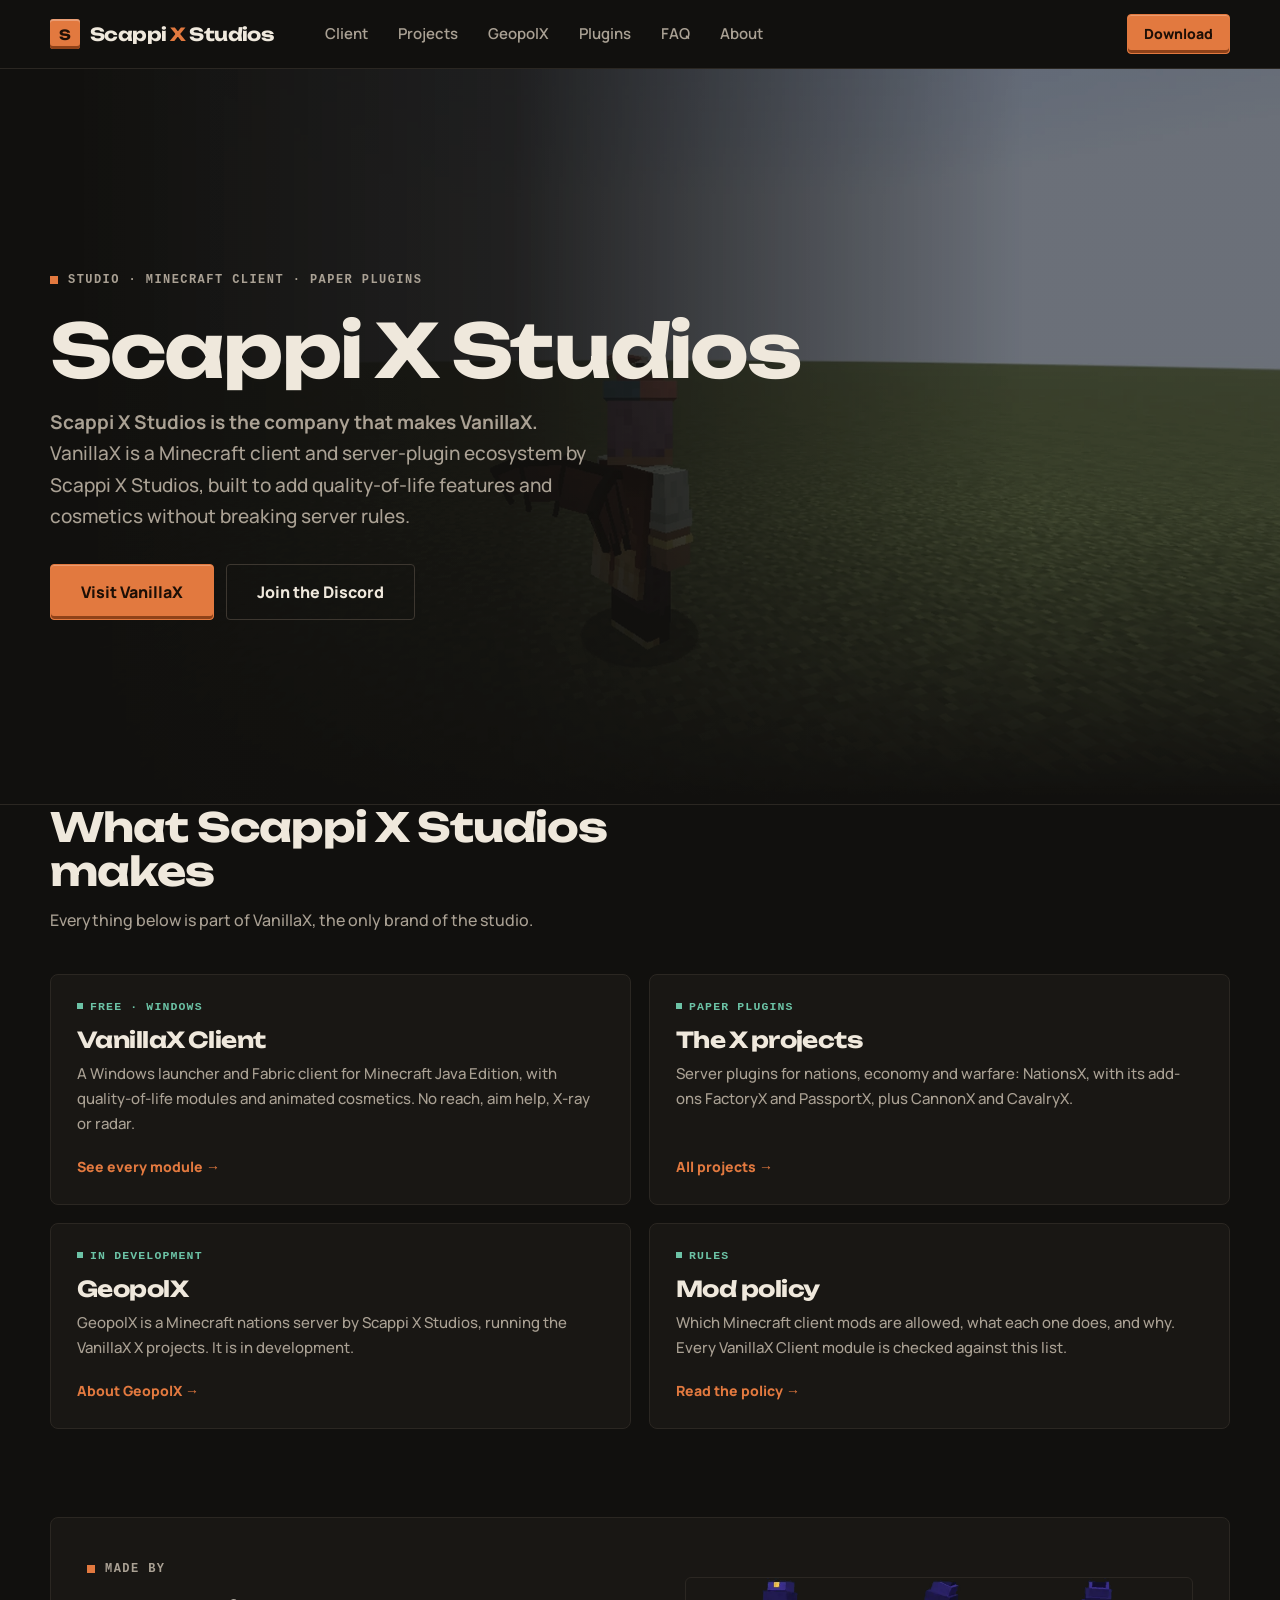
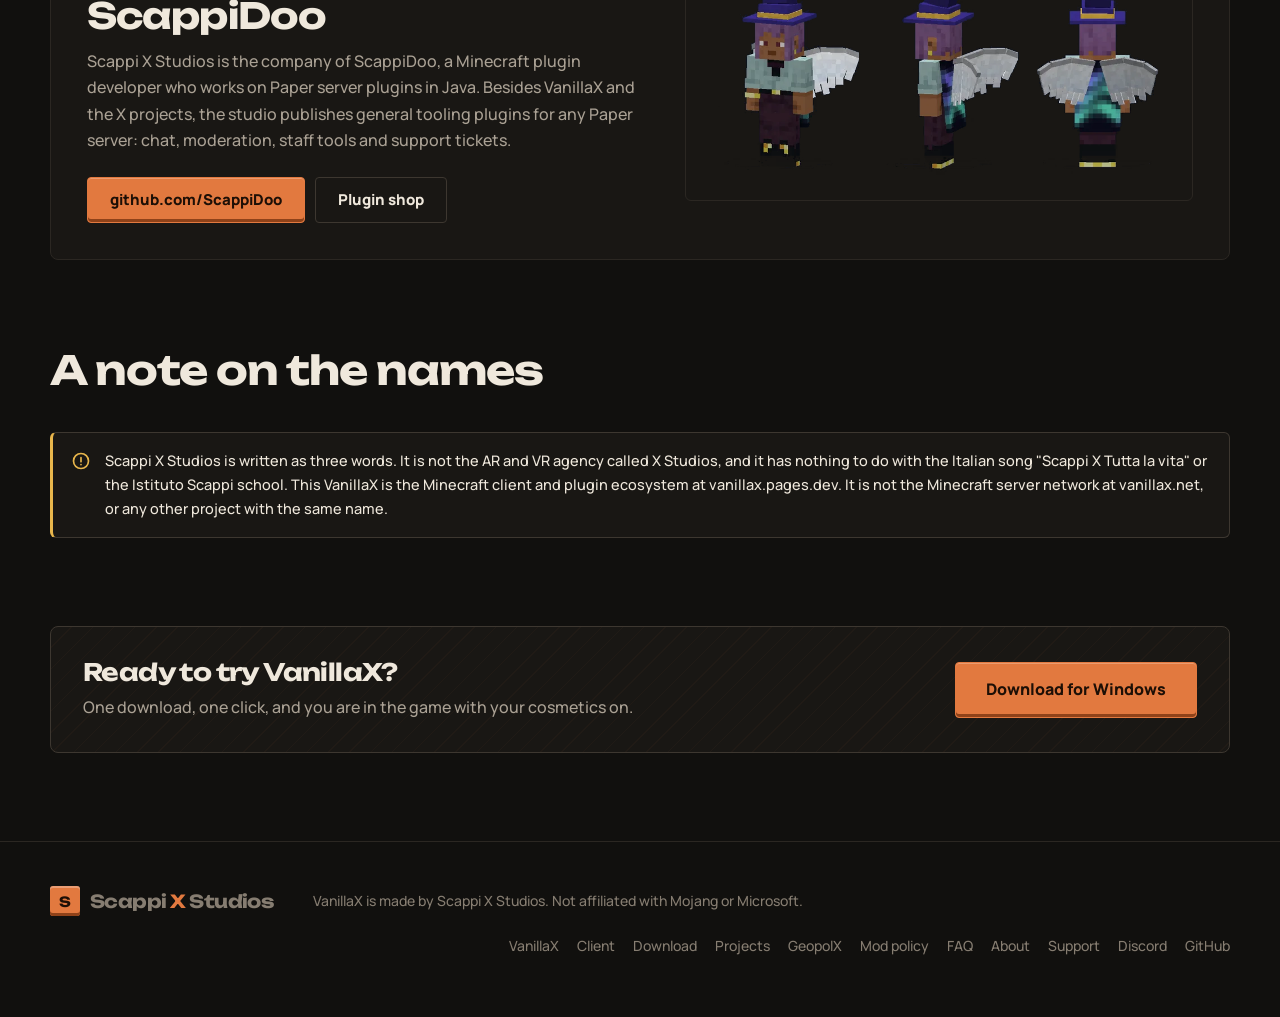
==== index.html @ f2165393 "Add the Scappi X Studios page Co-Authored-By: Claude Sonnet 5.5 <noreply@anthropic.com>" ====
<!doctype html>
<html lang="en">
<head>
<meta charset="utf-8">
<meta name="viewport" content="width=device-width, initial-scale=1">
<meta name="robots" content="index, follow, max-snippet:-1, max-image-preview:large">
<title>Scappi X Studios — the makers of VanillaX</title>
<meta name="description" content="Scappi X Studios is the company that makes VanillaX, a Minecraft client and server-plugin ecosystem built to add quality-of-life features and cosmetics without breaking server rules.">
<link rel="canonical" href="https://scappidoo.github.io/scappi-x-studios/">
<meta property="og:site_name" content="Scappi X Studios">
<meta property="og:type" content="website">
<meta property="og:title" content="Scappi X Studios — the makers of VanillaX">
<meta property="og:description" content="Scappi X Studios is the company that makes VanillaX, a Minecraft client and server-plugin ecosystem built to add quality-of-life features and cosmetics without breaking server rules.">
<meta property="og:url" content="https://scappidoo.github.io/scappi-x-studios/">
<meta property="og:image" content="https://scappidoo.github.io/scappi-x-studios/og.png">
<meta name="twitter:card" content="summary_large_image">
<meta name="twitter:title" content="Scappi X Studios — the makers of VanillaX">
<meta name="twitter:description" content="Scappi X Studios is the company that makes VanillaX, a Minecraft client and server-plugin ecosystem built to add quality-of-life features and cosmetics without breaking server rules.">
<meta name="theme-color" content="#11100e">
<link rel="icon" href="favicon.svg" type="image/svg+xml">
<link rel="stylesheet" href="styles.css">
<script type="application/ld+json">
{
	"@context": "https://schema.org",
	"@graph": [
		{
			"@type": "WebPage",
			"@id": "https://scappidoo.github.io/scappi-x-studios/#webpage",
			"url": "https://scappidoo.github.io/scappi-x-studios/",
			"name": "Scappi X Studios — the makers of VanillaX",
			"description": "Scappi X Studios is the company that makes VanillaX, a Minecraft client and server-plugin ecosystem built to add quality-of-life features and cosmetics without breaking server rules.",
			"about": {
				"@id": "https://vanillax.pages.dev/#org"
			},
			"mainEntity": {
				"@id": "https://vanillax.pages.dev/#org"
			}
		},
		{
			"@type": "Organization",
			"@id": "https://vanillax.pages.dev/#org",
			"name": "Scappi X Studios",
			"legalName": "Scappi X Studios",
			"url": "https://vanillax.pages.dev",
			"description": "Scappi X Studios is the company that makes VanillaX, a Minecraft client and server-plugin ecosystem built to add quality-of-life features and cosmetics without breaking server rules.",
			"founder": {
				"@type": "Person",
				"@id": "https://vanillax.pages.dev/#scappidoo",
				"name": "ScappiDoo",
				"jobTitle": "Minecraft plugin developer",
				"sameAs": [
					"https://github.com/ScappiDoo"
				]
			},
			"sameAs": [
				"https://github.com/ScappiDoo",
				"https://discord.gg/fSkGCy4Rp4",
				"https://scappidoo.github.io/scappi-x-studios/"
			]
		}
	]
}
</script>
</head>
<body>
<header class="nav">
	<div class="wrap">
		<a class="brand" href="./"><span class="mark">S</span><span class="word">Scappi <em>X</em> Studios</span></a>
		<nav aria-label="Main">
			<a href="https://vanillax.pages.dev/client">Client</a>
			<a href="https://vanillax.pages.dev/projects">Projects</a>
			<a href="https://vanillax.pages.dev/geopolx">GeopolX</a>
			<a href="https://vanillax.pages.dev/plugins">Plugins</a>
			<a href="https://vanillax.pages.dev/faq">FAQ</a>
			<a href="https://vanillax.pages.dev/about">About</a>
		</nav>
		<a class="btn primary nav-cta" href="https://vanillax.pages.dev/download">Download</a>
	</div>
</header>

<main>
<section class="hero hub-hero">
	<div class="art" aria-hidden="true"></div>
	<div class="wrap">
		<span class="eyebrow"><span class="dot"></span>Studio &middot; Minecraft client &middot; Paper plugins</span>
		<h1>Scappi X Studios</h1>
		<p class="lead"><b>Scappi X Studios is the company that makes VanillaX.</b> VanillaX is a Minecraft client and server-plugin ecosystem by Scappi X Studios, built to add quality-of-life features and cosmetics without breaking server rules.</p>
		<div class="cta">
			<a class="btn primary big" href="https://vanillax.pages.dev">Visit VanillaX</a>
			<a class="btn big ghost" href="https://discord.gg/fSkGCy4Rp4" target="_blank" rel="noopener">Join the Discord</a>
		</div>
	</div>
</section>

<section style="padding-top:0">
	<div class="wrap">
		<div class="section-head">
			<h2>What Scappi X Studios makes</h2>
			<p>Everything below is part of VanillaX, the only brand of the studio.</p>
		</div>
		<div class="grid grid-2 offer-grid">
			<a class="card offer" href="https://vanillax.pages.dev/client">
				<span class="tagline">Free &middot; Windows</span>
				<h3>VanillaX Client</h3>
				<p>A Windows launcher and Fabric client for Minecraft Java Edition, with quality-of-life modules and animated cosmetics. No reach, aim help, X-ray or radar.</p>
				<span class="offer-go">See every module &rarr;</span>
			</a>
			<a class="card offer" href="https://vanillax.pages.dev/projects">
				<span class="tagline">Paper plugins</span>
				<h3>The X projects</h3>
				<p>Server plugins for nations, economy and warfare: NationsX, with its add-ons FactoryX and PassportX, plus CannonX and CavalryX.</p>
				<span class="offer-go">All projects &rarr;</span>
			</a>
			<a class="card offer" href="https://vanillax.pages.dev/geopolx">
				<span class="tagline">In development</span>
				<h3>GeopolX</h3>
				<p>GeopolX is a Minecraft nations server by Scappi X Studios, running the VanillaX X projects. It is in development.</p>
				<span class="offer-go">About GeopolX &rarr;</span>
			</a>
			<a class="card offer" href="https://vanillax.pages.dev/mod-policy">
				<span class="tagline">Rules</span>
				<h3>Mod policy</h3>
				<p>Which Minecraft client mods are allowed, what each one does, and why. Every VanillaX Client module is checked against this list.</p>
				<span class="offer-go">Read the policy &rarr;</span>
			</a>
		</div>
	</div>
</section>

<section style="padding-top:0">
	<div class="wrap">
		<div class="showcase">
			<div>
				<span class="eyebrow">Made by</span>
				<h2>ScappiDoo</h2>
				<p>Scappi X Studios is the company of ScappiDoo, a Minecraft plugin developer who works on Paper server plugins in Java. Besides VanillaX and the X projects, the studio publishes general tooling plugins for any Paper server: chat, moderation, staff tools and support tickets.</p>
				<div class="cta">
					<a class="btn primary" href="https://github.com/ScappiDoo" target="_blank" rel="noopener">github.com/ScappiDoo</a>
					<a class="btn ghost" href="https://vanillax.pages.dev/plugins">Plugin shop</a>
				</div>
			</div>
			<img src="assets/img/outfit-aurora.webp" alt="A player wearing the animated Aurora cape from the VanillaX Client" loading="lazy">
		</div>
	</div>
</section>

<section style="padding-top:0">
	<div class="wrap">
		<div class="section-head">
			<h2>A note on the names</h2>
		</div>
		<div class="notice">
			<svg width="20" height="20" viewBox="0 0 24 24" fill="none" stroke="currentColor" stroke-width="2" stroke-linecap="round"><circle cx="12" cy="12" r="9"/><path d="M12 8v5M12 16.2v.3"/></svg>
			<div>Scappi X Studios is written as three words. It is not the AR and VR agency called X Studios, and it has nothing to do with the Italian song "Scappi X Tutta la vita" or the Istituto Scappi school. This VanillaX is the Minecraft client and plugin ecosystem at vanillax.pages.dev. It is not the Minecraft server network at vanillax.net, or any other project with the same name.</div>
		</div>
	</div>
</section>

<section style="padding-top:0">
	<div class="wrap">
		<div class="download-box">
			<div>
				<h2>Ready to try VanillaX?</h2>
				<p>One download, one click, and you are in the game with your cosmetics on.</p>
			</div>
			<a class="btn primary big" href="https://vanillax.pages.dev/download">Download for Windows</a>
		</div>
	</div>
</section>
</main>

<footer>
	<div class="wrap">
		<a class="brand" href="./"><span class="mark">S</span><span class="word">Scappi <em>X</em> Studios</span></a>
		<span>VanillaX is made by Scappi X Studios. Not affiliated with Mojang or Microsoft.</span>
		<nav aria-label="Footer">
			<a href="https://vanillax.pages.dev">VanillaX</a>
			<a href="https://vanillax.pages.dev/client">Client</a>
			<a href="https://vanillax.pages.dev/download">Download</a>
			<a href="https://vanillax.pages.dev/projects">Projects</a>
			<a href="https://vanillax.pages.dev/geopolx">GeopolX</a>
			<a href="https://vanillax.pages.dev/mod-policy">Mod policy</a>
			<a href="https://vanillax.pages.dev/faq">FAQ</a>
			<a href="https://vanillax.pages.dev/about">About</a>
			<a href="https://vanillax.pages.dev/support">Support</a>
			<a href="https://discord.gg/fSkGCy4Rp4" target="_blank" rel="noopener">Discord</a>
			<a href="https://github.com/ScappiDoo" target="_blank" rel="noopener">GitHub</a>
		</nav>
	</div>
</footer>
</body>
</html>
---- styles.css ----
@font-face {
	font-family: "Manrope";
	src: url("assets/fonts/manrope.woff2") format("woff2");
	font-weight: 200 800;
	font-display: swap;
}

@font-face {
	font-family: "Unbounded";
	src: url("assets/fonts/unbounded-500.woff2") format("woff2");
	font-weight: 500;
	font-display: swap;
}

@font-face {
	font-family: "Unbounded";
	src: url("assets/fonts/unbounded-700.woff2") format("woff2");
	font-weight: 700;
	font-display: swap;
}

:root {
	--ink: #11100e;
	--surface: #191714;
	--surface-2: #221f1b;
	--line: #2b2722;
	--line-2: #3d3730;
	--text: #efe8dc;
	--muted: #aaa194;
	--faint: #867d71;
	--accent: #e2793f;
	--accent-hi: #f08c52;
	--accent-deep: #8f4219;
	--accent-ink: #1d0f06;
	--accent-soft: rgba(226, 121, 63, 0.12);
	--patina: #6cc3a6;
	--patina-soft: rgba(108, 195, 166, 0.12);
	--gold: #e8b64c;
	--gold-soft: rgba(232, 182, 76, 0.12);
	--danger: #ef6a55;
	--danger-soft: rgba(239, 106, 85, 0.12);
	--green: var(--patina);
	--r: 6px;
	--r-lg: 8px;
	--display: "Unbounded", "Segoe UI", sans-serif;
	--body: "Manrope", "Segoe UI", sans-serif;
	--mono: ui-monospace, "Cascadia Mono", "SF Mono", Menlo, Consolas, monospace;
	--ease: cubic-bezier(0.2, 0.7, 0.2, 1);
	--page: 1180px;
	color-scheme: dark;
}

* {
	box-sizing: border-box;
}

[hidden] {
	display: none !important;
}

html {
	scroll-behavior: smooth;
}

body {
	margin: 0;
	background: var(--ink);
	color: var(--text);
	font: 500 16px/1.65 var(--body);
	-webkit-font-smoothing: antialiased;
}

img {
	max-width: 100%;
	display: block;
}

a {
	color: inherit;
	text-decoration: none;
}

h1,
h2,
h3 {
	font-family: var(--display);
	font-weight: 700;
	letter-spacing: -0.025em;
	line-height: 1.1;
	margin: 0;
}

p {
	margin: 0;
}

.wrap {
	width: min(100% - 40px, var(--page));
	margin-inline: auto;
}

.nav {
	position: sticky;
	top: 0;
	z-index: 40;
	background: var(--ink);
	border-bottom: 1px solid var(--line);
}

.nav .wrap {
	display: flex;
	align-items: center;
	gap: 22px;
	height: 68px;
}

.brand {
	display: flex;
	align-items: center;
	gap: 10px;
	font: 700 18px var(--display);
	letter-spacing: -0.03em;
}

.brand span.mark {
	width: 30px;
	height: 30px;
	border-radius: 3px;
	display: grid;
	place-items: center;
	background: var(--accent);
	box-shadow: inset 0 2px 0 rgba(255, 255, 255, 0.28), inset 0 -3px 0 var(--accent-deep);
	font-size: 14px;
	color: var(--accent-ink);
}

.brand .word {
	white-space: nowrap;
}

.brand em {
	font-style: normal;
	color: var(--accent);
}

.nav nav {
	display: flex;
	gap: 6px;
	margin-left: auto;
	align-items: center;
}

.nav nav a {
	position: relative;
	padding: 9px 12px;
	color: var(--muted);
	font-weight: 600;
	font-size: 15px;
	transition: color 160ms var(--ease);
}

.nav nav a:hover {
	color: var(--text);
}

.btn {
	display: inline-flex;
	align-items: center;
	justify-content: center;
	gap: 10px;
	height: 46px;
	padding: 0 22px;
	border-radius: 4px;
	font-family: var(--body);
	font-weight: 800;
	font-size: 15px;
	border: 1px solid var(--line-2);
	background: var(--surface-2);
	color: var(--text);
	cursor: pointer;
	box-shadow: inset 0 -3px 0 rgba(0, 0, 0, 0.35);
	transition: background 140ms var(--ease), border-color 140ms var(--ease), transform 80ms var(--ease), box-shadow 80ms var(--ease);
}

.btn:hover {
	background: #2b2722;
	border-color: #4a433a;
}

.btn.primary {
	border-color: var(--accent);
	background: var(--accent);
	color: var(--accent-ink);
	box-shadow: inset 0 1px 0 rgba(255, 255, 255, 0.25), inset 0 -3px 0 var(--accent-deep);
}

.btn.big {
	height: 56px;
	padding: 0 30px;
	font-size: 16px;
}

.btn.ghost {
	background: transparent;
	box-shadow: none;
}

.btn.waiting {
	opacity: 0.55;
	cursor: default;
}

.hero {
	position: relative;
	overflow: hidden;
	border-bottom: 1px solid var(--line);
}

.hero .art {
	position: absolute;
	inset: 0;
	background: url("assets/img/hero.webp") center 42% / cover no-repeat;
	filter: saturate(0.75) sepia(0.18);
	opacity: 0.7;
}

.hero .art::after {
	content: "";
	position: absolute;
	inset: 0;
	background:
	linear-gradient(90deg, var(--ink) 6%, rgba(17, 16, 14, 0.88) 40%, rgba(17, 16, 14, 0.3) 80%),
	linear-gradient(0deg, var(--ink) 1%, transparent 40%);
}

.hero .wrap {
	position: relative;
	padding: 108px 0 96px;
}

.eyebrow::before {
	content: "";
	width: 8px;
	height: 8px;
	background: var(--accent);
}

.eyebrow {
	display: inline-flex;
	align-items: center;
	gap: 10px;
	color: var(--muted);
	font: 600 12px/1 var(--mono);
	letter-spacing: 0.12em;
	text-transform: uppercase;
}

.eyebrow .dot {
	display: none;
}

.hero h1 {
	margin: 22px 0 18px;
	font-size: clamp(40px, 6.6vw, 74px);
	line-height: 1.02;
}

.hero p.lead {
	max-width: 540px;
	color: var(--muted);
	font-size: clamp(16px, 2vw, 19px);
}

.hero .cta {
	display: flex;
	flex-wrap: wrap;
	gap: 12px;
	margin-top: 32px;
}

.hero .small {
	margin-top: 14px;
	color: var(--faint);
	font-size: 13.5px;
}

.strip {
	display: flex;
	flex-wrap: wrap;
	gap: 14px 44px;
	padding: 22px 0;
	border-bottom: 1px solid var(--line);
	color: var(--muted);
	font: 500 13px var(--mono);
	letter-spacing: 0.02em;
}

.strip b {
	margin-right: 4px;
	color: var(--accent);
	font: 700 20px var(--display);
}

section {
	padding: 88px 0;
}

.section-head {
	max-width: 640px;
	margin-bottom: 40px;
}

.section-head h1,
.section-head h2 {
	font-size: clamp(28px, 4vw, 40px);
	margin-bottom: 14px;
}

.section-head p {
	color: var(--muted);
}

.grid {
	display: grid;
	gap: 18px;
}

.grid-3 {
	grid-template-columns: repeat(3, 1fr);
}

.grid-2 {
	grid-template-columns: repeat(2, 1fr);
}

.card {
	background: var(--surface);
	border: 1px solid var(--line);
	border-radius: var(--r-lg);
	padding: 26px;
}

.card h3 {
	font-size: 17px;
	margin-bottom: 10px;
}

.card p {
	color: var(--muted);
	font-size: 15px;
}

.card .tagline::before {
	content: "";
	width: 6px;
	height: 6px;
	background: currentColor;
}

.card .tagline {
	display: inline-flex;
	align-items: center;
	gap: 7px;
	margin-bottom: 16px;
	color: var(--patina);
	font: 600 11.5px/1 var(--mono);
	letter-spacing: 0.1em;
	text-transform: uppercase;
}

.card .tagline.violet {
	color: var(--accent);
}

.shots {
	display: grid;
	grid-template-columns: repeat(3, 1fr);
	gap: 16px;
}

.shots figure {
	margin: 0;
	border-radius: var(--r);
	overflow: hidden;
	border: 1px solid var(--line);
	background: var(--surface);
}

.shots figcaption {
	padding: 12px 16px 14px;
	color: var(--muted);
	font-size: 14px;
}

.looks {
	display: grid;
	grid-template-columns: repeat(6, 1fr);
	gap: 14px;
}

.look {
	border-radius: var(--r);
	overflow: hidden;
	border: 1px solid var(--line);
	background: linear-gradient(180deg, #211e1a, #141210 80%);
	text-align: center;
	transition: border-color 180ms var(--ease);
}

.look:hover {
	border-color: var(--accent);
}

.look img {
	width: 100%;
	aspect-ratio: 3 / 4;
	object-fit: cover;
}

.look span {
	display: block;
	padding: 11px 8px 13px;
	font-size: 13.5px;
	font-weight: 700;
}

.split {
	display: grid;
	grid-template-columns: 1fr 1fr;
	gap: 44px;
	align-items: center;
}

.split img,
.split video {
	border-radius: var(--r-lg);
	border: 1px solid var(--line);
}

.list {
	margin: 22px 0 0;
	padding: 0;
	list-style: none;
	display: grid;
	gap: 12px;
}

.list li {
	display: flex;
	gap: 12px;
	color: var(--muted);
}

.list li svg {
	flex: none;
	margin-top: 3px;
	color: var(--accent);
}

.price-grid {
	display: grid;
	grid-template-columns: repeat(4, 1fr);
	gap: 16px;
}

.price {
	position: relative;
	text-align: center;
	padding: 26px 18px 22px;
	border-radius: var(--r);
	border: 1px solid var(--line);
	background: var(--surface);
}

.price.best {
	border-color: var(--gold);
	background: var(--gold-soft);
}

.price .ribbon {
	position: absolute;
	top: -10px;
	left: 50%;
	transform: translateX(-50%);
	padding: 3px 9px;
	border-radius: 2px;
	background: var(--gold);
	color: #241a04;
	font: 700 10.5px var(--mono);
	letter-spacing: 0.08em;
	text-transform: uppercase;
}

.price .amount {
	font: 700 26px var(--mono);
	color: var(--gold);
}

.price .cost {
	margin-top: 6px;
	font-weight: 700;
}

.price .bonus {
	color: var(--green);
	font-size: 13px;
	font-weight: 700;
	min-height: 20px;
}

.plus {
	display: grid;
	grid-template-columns: 1.1fr 1fr;
	gap: 32px;
	align-items: center;
	border-radius: var(--r-lg);
	border: 1px solid var(--line-2);
	border-left: 3px solid var(--gold);
	background: var(--surface);
	padding: 34px;
}

.plus h3 {
	font-size: 26px;
	color: var(--gold);
	margin-bottom: 12px;
}

.faq details {
	border-bottom: 1px solid var(--line);
	padding: 20px 0;
}

.faq summary {
	cursor: pointer;
	font-weight: 700;
	font-size: 17px;
	list-style: none;
	display: flex;
	justify-content: space-between;
	gap: 20px;
}

.faq summary::-webkit-details-marker {
	display: none;
}

.faq summary::after {
	content: "+";
	color: var(--accent);
	font: 400 22px/1 var(--mono);
}

.faq details[open] summary::after {
	content: "\2013";
}

.faq p {
	margin-top: 12px;
	color: var(--muted);
	max-width: 760px;
}

.faq a {
	color: var(--accent);
	text-decoration: underline;
	text-underline-offset: 3px;
}

.notice {
	display: flex;
	gap: 14px;
	align-items: flex-start;
	padding: 16px 18px;
	border-radius: var(--r);
	border: 1px solid var(--line-2);
	border-left: 3px solid var(--gold);
	background: var(--surface);
	color: var(--text);
	font-size: 14.5px;
}

.notice svg {
	flex: none;
	margin-top: 2px;
	color: var(--gold);
}

.download-box {
	display: grid;
	grid-template-columns: 1fr auto;
	gap: 26px;
	align-items: center;
	padding: 32px;
	border-radius: var(--r-lg);
	border: 1px solid var(--line-2);
	background:
	repeating-linear-gradient(135deg, transparent 0 14px, rgba(226, 121, 63, 0.035) 14px 15px),
	var(--surface);
}

.download-box h2 {
	font-size: 24px;
	margin-bottom: 8px;
}

.download-box p {
	color: var(--muted);
}

.steps {
	counter-reset: step;
	display: grid;
	gap: 16px;
	margin: 0;
	padding: 0;
	list-style: none;
}

.steps li {
	counter-increment: step;
	display: flex;
	gap: 14px;
	align-items: flex-start;
	color: var(--muted);
}

.steps li::before {
	content: counter(step, decimal-leading-zero);
	flex: none;
	width: 34px;
	height: 34px;
	border-radius: 3px;
	display: grid;
	place-items: center;
	background: var(--accent-soft);
	color: var(--accent);
	font: 700 13px var(--mono);
}

.steps b {
	color: var(--text);
	display: block;
	margin-bottom: 2px;
}

.steps li span {
	padding-top: 4px;
}

footer {
	border-top: 1px solid var(--line);
	padding: 44px 0 60px;
	color: var(--faint);
	font-size: 14px;
}

footer .wrap {
	display: flex;
	flex-wrap: wrap;
	gap: 18px 40px;
	align-items: center;
}

footer nav {
	display: flex;
	gap: 18px;
	margin-left: auto;
	flex-wrap: wrap;
}

footer a:hover {
	color: var(--text);
}

.legal {
	max-width: 760px;
	padding: 70px 0 90px;
}

.legal h1 {
	font-size: 34px;
	margin-bottom: 10px;
}

.legal .updated {
	color: var(--faint);
	font-size: 14px;
	margin-bottom: 30px;
}

.legal h2 {
	font-size: 20px;
	margin: 34px 0 10px;
}

.legal p,
.legal li {
	color: var(--muted);
}

.legal ul {
	padding-left: 20px;
	display: grid;
	gap: 8px;
}

.legal p + p {
	margin-top: 12px;
}

.legal a {
	color: var(--accent);
	text-decoration: underline;
	text-underline-offset: 3px;
}

.reveal {
	opacity: 0;
	transform: translateY(14px);
	transition: opacity 600ms var(--ease), transform 600ms var(--ease);
}

.reveal.in {
	opacity: 1;
	transform: none;
}

@media (max-width: 1000px) {
	.grid-3,
	.shots {
		grid-template-columns: 1fr 1fr;
	}
	.looks {
		grid-template-columns: repeat(3, 1fr);
	}
	.split,
	.plus,
	.grid-2 {
		grid-template-columns: 1fr;
	}
	.price-grid {
		grid-template-columns: 1fr 1fr;
	}
}

@media (max-width: 680px) {
	section {
		padding: 62px 0;
	}
	.nav nav a.hide-small {
		display: none;
	}
	.hero .wrap {
		padding: 72px 0 64px;
	}
	.hero .art {
		background-position: 68% 40%;
	}
	.hero h1 br {
		display: none;
	}
	.nav nav a[aria-current="page"]::after {
		bottom: 0;
	}
	.grid-3,
	.shots,
	.price-grid {
		grid-template-columns: 1fr;
	}
	.looks {
		grid-template-columns: 1fr 1fr;
	}
	.download-box {
		grid-template-columns: 1fr;
	}
	.btn {
		width: 100%;
	}
	.hero .cta .btn {
		width: 100%;
	}
}

.btn:active {
	transform: translateY(2px);
	box-shadow: inset 0 -1px 0 rgba(0, 0, 0, 0.35);
}

.btn.primary:hover {
	background: var(--accent-hi);
	border-color: var(--accent-hi);
}

.btn.primary:active {
	box-shadow: inset 0 -1px 0 var(--accent-deep);
}

.btn.ghost:active {
	box-shadow: none;
}

.btn:disabled:active,
.btn.waiting:active {
	transform: none;
}

a:focus-visible,
button:focus-visible,
summary:focus-visible {
	outline: 2px solid var(--accent);
	outline-offset: 3px;
	border-radius: 2px;
}

::selection {
	background: var(--accent);
	color: var(--accent-ink);
}

code {
	font-family: var(--mono);
	font-size: 0.9em;
	color: var(--accent-hi);
}

.hero h1 em,
.section-head h2 em {
	font-style: normal;
	color: var(--accent);
}

.card.offer:hover .offer-go,
.card.hub-plugin:hover .offer-go {
	transform: translateX(4px);
}

[data-plugins] {
	counter-reset: plugin;
}

[data-plugins] .plugin-card {
	counter-increment: plugin;
	position: relative;
}

[data-plugins] .plugin-card::before {
	content: "No. " counter(plugin, decimal-leading-zero);
	position: absolute;
	top: 26px;
	right: 26px;
	color: var(--faint);
	font: 500 11.5px var(--mono);
	letter-spacing: 0.06em;
}

[data-plugins] .plugin-card h3 {
	padding-right: 64px;
	font-size: 19px;
}

@media (prefers-reduced-motion: reduce) {
	* {
		animation: none !important;
		transition: none !important;
	}
	.reveal {
		opacity: 1;
		transform: none;
	}
	html {
		scroll-behavior: auto;
	}
}

.plugin-card {
	display: flex;
	flex-direction: column;
}

.plugin-meta {
	margin-top: 12px;
	color: var(--faint);
	font: 500 12px var(--mono);
}

.plugin-buy {
	display: flex;
	align-items: center;
	justify-content: space-between;
	gap: 12px;
	margin-top: auto;
	padding-top: 20px;
}

.plugin-price {
	white-space: nowrap;
	font: 700 22px var(--mono);
	letter-spacing: -0.02em;
}

.btn:disabled {
	opacity: 0.5;
	cursor: not-allowed;
}

[data-plugins]:empty {
	display: none;
}

.buy-dialog {
	width: min(440px, calc(100vw - 32px));
	padding: 28px;
	border: 1px solid var(--line-2);
	border-top: 3px solid var(--accent);
	border-radius: var(--r-lg);
	background: var(--surface);
	color: var(--text);
}

.buy-dialog::backdrop {
	background: rgba(8, 7, 6, 0.78);
}

.buy-dialog h3,
.licence-card h3 {
	font-family: var(--display);
	font-size: 20px;
}

.buy-price {
	margin: 6px 0 20px;
	color: var(--muted);
}

.buy-dialog label,
.licence-card label {
	display: block;
	margin: 14px 0 6px;
	font-size: 13px;
	font-weight: 700;
}

.buy-dialog label span {
	color: var(--faint);
	font-weight: 500;
}

.buy-dialog input,
.licence-card input,
.licence-card select {
	width: 100%;
	height: 44px;
	padding: 0 14px;
	border: 1px solid var(--line-2);
	border-radius: 4px;
	background: var(--ink);
	color: var(--text);
	font: inherit;
}

.licence-card select option {
	background: var(--surface);
}

.licence-card input[data-key] {
	font-family: var(--mono);
	letter-spacing: 0.04em;
}

.buy-dialog input:focus-visible,
.licence-card input:focus-visible,
.licence-card select:focus-visible {
	outline: 2px solid var(--accent);
	outline-offset: 1px;
}

.buy-small {
	margin-top: 14px;
	color: var(--faint);
	font-size: 13px;
}

.buy-small a {
	color: var(--accent);
}

.buy-error,
.buy-ok {
	margin-top: 14px;
	padding: 10px 12px;
	border-radius: 4px;
	font-size: 14px;
}

.buy-error {
	background: var(--danger-soft);
	color: #ff9a8a;
}

.buy-ok {
	background: var(--patina-soft);
	color: var(--green);
}

.buy-actions {
	display: flex;
	flex-wrap: wrap;
	justify-content: flex-end;
	gap: 10px;
	margin-top: 22px;
}

.licence-page {
	max-width: 640px;
}

.licence-top {
	margin-bottom: 26px;
	text-align: center;
}

.licence-top h1 {
	font-family: var(--display);
	font-size: clamp(30px, 6vw, 44px);
}

.licence-top .lead {
	margin-top: 12px;
	color: var(--muted);
}

.licence-top .tick {
	display: grid;
	place-items: center;
	width: 84px;
	height: 84px;
	margin: 0 auto 22px;
	border: 1px solid var(--patina);
	border-radius: var(--r-lg);
	background: var(--patina-soft);
}

.licence-top .tick[hidden] {
	display: none;
}

.licence-card + .licence-card {
	margin-top: 16px;
}

.key-row {
	display: flex;
	gap: 8px;
}

.steps {
	margin: 12px 0 0 20px;
	color: var(--muted);
	line-height: 1.8;
}

.commission-wrap {
	display: grid;
	gap: 16px;
	max-width: 760px;
}

.commission-login {
	text-align: center;
	padding: 36px 28px;
}

.commission-login p {
	max-width: 520px;
	margin: 10px auto 22px;
}

.btn.discord {
	gap: 10px;
	background: #5865f2;
	border-color: #5865f2;
	color: #fff;
}

.btn.discord:hover {
	background: #4752c4;
	border-color: #4752c4;
}

.btn.small {
	height: 34px;
	padding: 0 14px;
	font-size: 13px;
}

.who {
	display: flex;
	align-items: center;
	gap: 12px;
	margin-bottom: 16px;
}

.who img {
	border-radius: 50%;
}

.who div {
	display: grid;
	flex: 1;
	min-width: 0;
}

.who span {
	color: var(--faint);
	font-size: 13px;
}

.commission-form {
	margin-bottom: 16px;
}

.commission-form h3,
[data-logged-in] .card h3,
.inbox-card h3 {
	font-family: var(--display);
	font-size: 20px;
}

.commission-form label,
.inbox-card label {
	display: grid;
	gap: 6px;
	margin-top: 14px;
	font-size: 13px;
	font-weight: 700;
}

.commission-form label i {
	color: var(--faint);
	font-style: normal;
	font-weight: 500;
}

.commission-form input,
.commission-form select,
.commission-form textarea,
.inbox-card select,
.inbox-card textarea {
	width: 100%;
	padding: 10px 14px;
	border: 1px solid var(--line-2);
	border-radius: 4px;
	background: var(--ink);
	color: var(--text);
	font: inherit;
	font-weight: 500;
}

.commission-form select option,
.inbox-card select option {
	background: var(--surface);
}

.commission-form textarea,
.inbox-card textarea {
	resize: vertical;
	line-height: 1.5;
}

.commission-form :focus-visible,
.inbox-card :focus-visible {
	outline: 2px solid var(--accent);
	outline-offset: 1px;
}

.form-grid {
	display: grid;
	grid-template-columns: 1fr 1fr;
	gap: 0 14px;
}

@media (max-width: 600px) {
	.form-grid {
		grid-template-columns: 1fr;
	}
}

.request-list {
	display: grid;
	gap: 8px;
	margin-top: 14px;
	padding: 0;
	list-style: none;
}

.request-list li {
	display: flex;
	flex-wrap: wrap;
	align-items: center;
	justify-content: space-between;
	gap: 8px;
	padding: 12px 14px;
	border: 1px solid var(--line);
	border-radius: var(--r);
}

.request-list small {
	display: block;
	color: var(--faint);
}

.status {
	padding: 4px 8px;
	border-radius: 2px;
	font: 600 11.5px/1.2 var(--mono);
	letter-spacing: 0.04em;
	text-transform: uppercase;
	white-space: nowrap;
	background: var(--surface-2);
	color: var(--muted);
}

.status.new { background: var(--accent-soft); color: var(--accent-hi); }
.status.talking { background: rgba(135, 172, 214, 0.13); color: #a9c3e0; }
.status.accepted { background: var(--gold-soft); color: var(--gold); }
.status.done { background: var(--patina-soft); color: var(--patina); }
.status.declined { background: var(--danger-soft); color: #ff9a8a; }

.tabs-row {
	display: flex;
	flex-wrap: wrap;
	gap: 8px;
	margin-bottom: 16px;
}

.tabs-row button {
	padding: 7px 12px;
	border: 1px solid var(--line-2);
	border-radius: 4px;
	background: transparent;
	color: var(--muted);
	font: inherit;
	font-size: 13px;
	font-weight: 700;
	cursor: pointer;
}

.tabs-row button[aria-pressed="true"] {
	background: var(--accent);
	border-color: var(--accent);
	color: var(--accent-ink);
}

.inbox-list {
	display: grid;
	gap: 14px;
}

.inbox-card header {
	display: flex;
	flex-wrap: wrap;
	align-items: center;
	justify-content: space-between;
	gap: 10px;
}

.inbox-from {
	display: flex;
	align-items: center;
	gap: 10px;
	margin-top: 12px;
	font-size: 14px;
}

.inbox-from img {
	border-radius: 50%;
}

.inbox-from a {
	color: var(--accent);
}

.inbox-meta {
	display: flex;
	flex-wrap: wrap;
	gap: 6px 18px;
	margin-top: 10px;
	color: var(--muted);
	font-size: 13px;
}

.inbox-meta b {
	color: var(--text);
}

.inbox-details {
	margin-top: 14px;
	padding: 14px;
	border-radius: var(--r);
	background: var(--ink);
	border: 1px solid var(--line);
	white-space: pre-wrap;
	overflow-wrap: anywhere;
	line-height: 1.55;
}

.inbox-edit {
	display: grid;
	grid-template-columns: 180px 1fr auto;
	align-items: end;
	gap: 12px;
}

@media (max-width: 700px) {
	.inbox-edit {
		grid-template-columns: 1fr;
	}
}

.nav nav a[aria-current="page"]::after {
	content: "";
	position: absolute;
	left: 12px;
	right: 12px;
	bottom: -15px;
	height: 2px;
	background: var(--accent);
}

.nav nav a[aria-current="page"] {
	color: var(--text);
}

.nav nav {
	margin-left: 18px;
	margin-right: auto;
}

.nav .nav-cta {
	height: 40px;
	padding: 0 16px;
	font-size: 14px;
}

.nav-account {
	display: inline-flex;
	align-items: center;
	justify-content: center;
	gap: 7px;
	height: 40px;
	padding: 0 14px;
	border: 1px solid var(--accent);
	border-radius: 4px;
	background: var(--accent-soft);
	color: var(--accent-hi);
	font: 800 13px var(--body);
	white-space: nowrap;
	transition: background 160ms var(--ease), color 160ms var(--ease), transform 160ms var(--ease);
}

.nav-account:hover {
	background: var(--accent);
	color: var(--accent-ink);
	transform: translateY(-1px);
}

.nav-account.signed-in {
	background: var(--patina);
	border-color: var(--patina);
	color: #10231d;
}

.nav-account.signed-in:hover {
	background: #8ad9bd;
	border-color: #8ad9bd;
}

.discord-mark {
	flex: none;
}

@media (max-width: 760px) {
	.nav .wrap {
		flex-wrap: wrap;
		height: auto;
		gap: 0 12px;
		padding-block: 10px 0;
	}
	.nav nav {
		order: 3;
		width: 100%;
		margin: 6px 0 0;
		overflow-x: auto;
		scrollbar-width: none;
		padding-bottom: 8px;
	}
	.nav nav::-webkit-scrollbar {
		display: none;
	}
	.nav nav a {
		flex: none;
		padding: 7px 12px;
		font-size: 14px;
	}
	.nav .btn.nav-cta {
		width: auto;
		margin-left: auto;
		height: 36px;
	}
	.nav-account {
		height: 36px;
		padding-inline: 11px;
		font-size: 12px;
	}
}

.card .tagline.gold {
	color: var(--gold);
}

.offer-grid {
	grid-template-columns: 1fr 1fr;
}

.card.offer,
.card.hub-plugin {
	display: flex;
	flex-direction: column;
	transition: border-color 160ms var(--ease), background 160ms var(--ease);
}

.card.offer:hover,
.card.hub-plugin:hover {
	border-color: var(--line-2);
	background: var(--surface-2);
}

.card.offer h3 {
	font-family: var(--display);
	font-size: 22px;
}

.card.offer p {
	flex: 1;
}

.offer-go {
	margin-top: 18px;
	color: var(--accent);
	font-weight: 800;
	font-size: 14px;
	transition: transform 160ms var(--ease);
}

.hub-plugin .plugin-buy .offer-go {
	margin-top: 0;
}

.hub-more {
	margin-top: 22px;
	text-align: center;
}

.showcase {
	display: grid;
	grid-template-columns: 1.1fr 1fr;
	gap: 40px;
	align-items: center;
	padding: 36px;
	border-radius: var(--r-lg);
	border: 1px solid var(--line);
	background: var(--surface);
}

.showcase h2 {
	margin: 16px 0 12px;
	font-size: clamp(26px, 3.4vw, 36px);
}

.showcase p {
	color: var(--muted);
}

.showcase .cta {
	display: flex;
	flex-wrap: wrap;
	gap: 10px;
	margin-top: 24px;
}

.showcase img {
	width: 100%;
	border-radius: var(--r);
	border: 1px solid var(--line);
}

@media (max-width: 1000px) {
	.offer-grid,
	.showcase {
		grid-template-columns: 1fr;
	}
	.showcase {
		padding: 24px;
	}
}

.plugin-card.flash {
	border-color: var(--accent);
	box-shadow: 0 0 0 1px var(--accent);
}

.notice.good {
	border-color: var(--line-2);
	border-left-color: var(--patina);
	background: var(--surface);
	color: var(--patina);
}

.admin-head {
	display: flex;
	flex-wrap: wrap;
	align-items: end;
	justify-content: space-between;
	gap: 16px;
	margin-bottom: 16px;
}

.admin-head h2 {
	margin-top: 14px;
	font-size: clamp(30px, 5vw, 42px);
}

.admin-head .who {
	margin: 0;
}

.admin-tabs {
	display: flex;
	gap: 2px;
	margin-bottom: 20px;
	border-bottom: 1px solid var(--line);
	overflow-x: auto;
}

.admin-tabs button {
	flex: none;
	margin-bottom: -1px;
	padding: 10px 14px;
	border: 0;
	border-bottom: 2px solid transparent;
	background: transparent;
	color: var(--muted);
	font: inherit;
	font-size: 14px;
	font-weight: 700;
	cursor: pointer;
}

.admin-tabs button[aria-selected="true"] {
	border-bottom-color: var(--accent);
	color: var(--text);
}

.admin-form {
	margin-bottom: 18px;
}

.admin-form h3 {
	font-family: var(--display);
	font-size: 18px;
}

.admin-form label {
	display: grid;
	gap: 6px;
	margin-top: 14px;
	font-size: 13px;
	font-weight: 700;
}

.admin-form label i {
	color: var(--faint);
	font-style: normal;
	font-weight: 500;
}

.admin-form input,
.admin-form select,
.admin-search input,
.admin-search select,
.admin-table input.mini {
	width: 100%;
	height: 40px;
	padding: 0 12px;
	border: 1px solid var(--line-2);
	border-radius: 4px;
	background: var(--ink);
	color: var(--text);
	font: inherit;
	font-weight: 500;
}

.admin-form input[type="file"] {
	padding: 8px;
}

.admin-form select option,
.admin-search select option {
	background: var(--surface);
}

.form-grid.three {
	grid-template-columns: repeat(3, 1fr);
}

@media (max-width: 800px) {
	.form-grid.three {
		grid-template-columns: 1fr;
	}
}

.admin-search {
	display: grid;
	grid-template-columns: 1fr 200px auto;
	gap: 10px;
	margin-bottom: 14px;
}

.admin-search .btn {
	height: 40px;
}

@media (max-width: 700px) {
	.admin-search {
		grid-template-columns: 1fr;
	}
}

.table-wrap {
	overflow-x: auto;
	margin-bottom: 18px;
	border: 1px solid var(--line);
	border-radius: var(--r);
}

.admin-table {
	width: 100%;
	min-width: 720px;
	border-collapse: collapse;
	font-size: 14px;
}

.admin-table th {
	padding: 12px 14px;
	text-align: left;
	color: var(--faint);
	font: 600 11px var(--mono);
	text-transform: uppercase;
	letter-spacing: 0.08em;
	background: var(--surface);
}

.admin-table td {
	padding: 10px 14px;
	border-top: 1px solid var(--line);
	vertical-align: middle;
}

.admin-table td small {
	display: block;
	color: var(--faint);
	font-size: 12px;
}

.admin-table input.mini {
	width: 96px;
	height: 34px;
}

.admin-table input.mini.small {
	width: 68px;
}

.admin-table input[type="checkbox"] {
	width: 18px;
	height: 18px;
	accent-color: var(--accent);
}

.btn.ghost.small,
.admin-table .btn.small {
	width: auto;
	height: 32px;
	padding: 0 12px;
	font-size: 13px;
}

.row-actions {
	display: flex;
	gap: 6px;
	justify-content: flex-end;
}

.key-chip {
	padding: 4px 8px;
	border: 1px solid var(--line-2);
	border-radius: 3px;
	background: var(--ink);
	color: var(--text);
	font: 12.5px var(--mono);
	cursor: copy;
	white-space: nowrap;
}

.faint {
	color: var(--faint);
}

.grant-result {
	margin-top: 14px;
	padding: 12px 14px;
	border-radius: 4px;
	background: var(--patina-soft);
	color: var(--patina);
}

.admin-people {
	display: grid;
	gap: 10px;
}

.admin-person {
	display: flex;
	align-items: center;
	gap: 12px;
	padding: 14px 18px;
}

.admin-person img,
.admin-person .avatar-blank {
	width: 40px;
	height: 40px;
	flex: none;
	border-radius: 50%;
}

.admin-person .avatar-blank {
	display: grid;
	place-items: center;
	background: var(--surface-2);
	color: var(--faint);
	font-weight: 700;
}

.admin-person > div {
	display: grid;
	flex: 1;
	min-width: 0;
}

.admin-person small {
	color: var(--faint);
	overflow-wrap: anywhere;
}

.key-row input {
	flex: 1;
	min-width: 0;
}

.key-row .btn {
	flex: none;
	width: auto;
}

.steps li span {
	min-width: 0;
	overflow-wrap: anywhere;
}

.soon {
	display: inline-block;
	margin-left: 10px;
	padding: 5px 9px;
	border-radius: 2px;
	vertical-align: middle;
	background: var(--gold-soft);
	color: var(--gold);
	font: 700 11.5px var(--mono);
	letter-spacing: 0.08em;
	text-transform: uppercase;
}

.hero .notice {
	max-width: 620px;
	margin-top: 22px;
	text-align: left;
}

.showcase .notice {
	margin-top: 18px;
}

.launch-banner {
	display: flex;
	flex-wrap: wrap;
	align-items: center;
	gap: 6px 10px;
	margin: 0 0 18px;
	padding: 12px 16px;
	border: 1px dashed rgba(226, 121, 63, 0.55);
	border-radius: var(--r);
	background: var(--accent-soft);
	color: var(--text);
	font-size: 14.5px;
}

.launch-banner code {
	padding: 3px 8px;
	border: 1px solid var(--accent);
	border-radius: 2px;
	color: var(--accent-hi);
	font: 700 13px var(--mono);
	letter-spacing: 0.1em;
}

.wrap > .launch-banner {
	margin: 18px 0 0;
}

.plugin-card h3 a:hover {
	color: var(--accent);
}

.plugin-details {
	margin-top: 6px;
	color: var(--muted);
	font-size: 13.5px;
	font-weight: 700;
	text-decoration: underline;
	text-decoration-color: var(--line-2);
	text-underline-offset: 4px;
}

.plugin-card.is-free .plugin-price {
	color: var(--patina);
}

.plugin-hero {
	padding-bottom: 32px;
}

.back-link {
	display: inline-block;
	margin-bottom: 22px;
	color: var(--muted);
	font-size: 14px;
	font-weight: 600;
}

.back-link:hover {
	color: var(--text);
}

.plugin-head {
	display: grid;
	grid-template-columns: 1fr 340px;
	gap: 32px;
	align-items: center;
}

.plugin-head h1 {
	margin-top: 16px;
	font-family: var(--display);
	font-size: clamp(38px, 6vw, 64px);
	line-height: 1.02;
}

.plugin-head .lead {
	margin-top: 14px;
	max-width: 560px;
	color: var(--muted);
	font-size: 19px;
}

.buy-box {
	display: grid;
	gap: 10px;
}

.buy-box .plugin-price {
	font-size: 34px;
}

.buy-box .btn {
	width: 100%;
}

.launch-note b {
	color: var(--accent);
	font-family: var(--mono);
}

.shot-grid {
	display: grid;
	grid-template-columns: 1.6fr 1fr;
	gap: 16px;
}

.shot-grid.single {
	grid-template-columns: 1fr;
	max-width: 900px;
}

.shot-grid .shot.lead {
	grid-row: span 2;
}

.shot {
	margin: 0;
	overflow: hidden;
	border: 1px solid var(--line);
	border-radius: var(--r);
	background: var(--surface);
}

.shot img {
	display: block;
	width: 100%;
	height: 100%;
	object-fit: cover;
}

.shot a {
	display: block;
}

.shot-video {
	max-width: 1100px;
	margin-bottom: 16px;
}

.shot-video video {
	display: block;
	width: 100%;
	height: auto;
	aspect-ratio: 16 / 9;
	background: #0c0b0a;
}

.shot figcaption {
	padding: 10px 14px;
	color: var(--muted);
	font-size: 13.5px;
}

.plugin-body {
	display: grid;
	grid-template-columns: 1.4fr 1fr;
	gap: 36px;
	align-items: start;
}

.plugin-body h2 {
	font-size: 28px;
}

.plugin-intro {
	margin: 14px 0 20px;
	color: var(--muted);
	font-size: 16.5px;
}

.plugin-body aside {
	display: grid;
	gap: 16px;
}

.plugin-body aside h3 {
	font-family: var(--display);
	font-size: 17px;
}

.commands {
	display: grid;
	gap: 4px;
	margin: 10px 0 0;
}

.commands dt {
	margin-top: 8px;
}

.commands dd {
	margin: 0;
	color: var(--muted);
	font-size: 14px;
}

.plain {
	margin: 10px 0 0;
	padding-left: 18px;
	color: var(--muted);
	line-height: 1.8;
}

@media (max-width: 900px) {
	.plugin-head,
	.plugin-body,
	.shot-grid {
		grid-template-columns: 1fr;
	}
	.shot-grid .shot.lead {
		grid-row: auto;
	}
}

@media (max-width: 760px) {
	.nav nav {
		width: calc(100% + 20px);
		margin-right: -20px;
	}
	.nav nav::after {
		content: "";
		flex: none;
		width: 8px;
	}
}

.wallet {
	align-items: stretch;
}

.wallet-card {
	display: flex;
	flex-direction: column;
	gap: 12px;
}

.wallet-card .tagline {
	margin-bottom: 4px;
}

.wallet-card .btn {
	align-self: flex-start;
	margin-top: auto;
}

.wallet-balance {
	display: flex;
	align-items: baseline;
	gap: 12px;
}

.wallet-balance b {
	font: 700 clamp(40px, 6vw, 56px) / 1 var(--display);
	letter-spacing: -0.03em;
}

.wallet-balance span,
.wallet-who {
	color: var(--muted);
	font: 600 13px var(--mono);
	letter-spacing: 0.08em;
	text-transform: uppercase;
}

.wallet-who a {
	color: var(--accent);
}

.tiers {
	list-style: none;
	margin: 4px 0 0;
	padding: 0;
	border: 1px solid var(--line);
	border-radius: var(--r);
}

.tiers li {
	display: flex;
	justify-content: space-between;
	gap: 12px;
	padding: 11px 14px;
	color: var(--muted);
	font: 500 14px var(--mono);
}

.tiers li + li {
	border-top: 1px solid var(--line);
}

.tiers li.reached {
	color: var(--text);
	background: var(--patina-soft);
}

.tiers li.reached b {
	color: var(--patina);
}

.tiers-status {
	margin: 0;
	color: var(--text);
	font: 600 14px var(--mono);
}

.tiers-note,
.shop-note {
	margin: 0;
	color: var(--faint);
	font-size: 13.5px;
}

.shop-note {
	margin-top: 18px;
}

.shop-item {
	display: flex;
	flex-direction: column;
	gap: 8px;
}

.shop-item .btn {
	margin-top: auto;
}

.shop-price {
	margin: 0 0 10px;
	font: 500 14px var(--mono);
}

.shop-price b {
	color: var(--gold);
	font-size: 18px;
}

.price .btn {
	width: 100%;
	margin-top: 14px;
}

.consent {
	display: flex;
	gap: 12px;
	align-items: flex-start;
	margin-top: 18px;
	padding: 14px 16px;
	border: 1px solid var(--line-2);
	border-radius: var(--r);
	background: var(--surface);
	color: var(--muted);
	font-size: 14px;
	cursor: pointer;
}

.consent input {
	width: 18px;
	height: 18px;
	margin-top: 2px;
	flex: none;
	accent-color: var(--accent);
}

.fps-card {
	--fps-plain: #5f86c7;
	--fps-ours: #dc7036;
	padding: 28px;
	border: 1px solid var(--line);
	border-radius: var(--r-lg);
	background: var(--surface);
}

.fps-stats {
	display: grid;
	grid-template-columns: 1fr 1fr;
	gap: 18px;
	margin-bottom: 28px;
}

.fps-stats div {
	display: grid;
	gap: 4px;
	padding: 16px 18px;
	border: 1px solid var(--line);
	border-left: 3px solid var(--fps-ours);
	border-radius: var(--r);
	background: var(--ink);
}

.fps-stats b {
	font: 700 34px/1 var(--display);
	letter-spacing: -0.02em;
}

.fps-stats span {
	color: var(--muted);
	font-size: 14.5px;
}

.fps-chart {
	margin: 0;
}

.fps-legend {
	display: flex;
	flex-wrap: wrap;
	align-items: center;
	line-height: 1.2;
	gap: 8px 20px;
	margin-bottom: 18px;
	color: var(--muted);
	font-size: 14px;
}

.fps-legend span {
	display: inline-flex;
	align-items: center;
	gap: 8px;
}

.fps-legend span::before {
	content: "";
	width: 12px;
	height: 12px;
	border-radius: 2px;
}

.fps-legend .fps-plain::before {
	background: var(--fps-plain);
}

.fps-legend .fps-ours::before {
	background: var(--fps-ours);
}

.fps-group {
	margin-bottom: 22px;
}

.fps-group h3 {
	display: flex;
	flex-wrap: wrap;
	align-items: baseline;
	gap: 4px 12px;
	margin-bottom: 10px;
	font-size: 16px;
}

.fps-group h3 span {
	color: var(--muted);
	font: 600 13px var(--mono);
}

.fps-row {
	display: grid;
	grid-template-columns: 140px 1fr;
	align-items: center;
	gap: 12px;
	margin-top: 2px;
}

.fps-name {
	color: var(--muted);
	font-size: 14px;
}

.fps-track {
	position: relative;
	display: flex;
	align-items: center;
	height: 26px;
	margin-right: 48px;
	border-left: 1px solid var(--line-2);
}

.fps-bar {
	position: relative;
	flex: none;
	height: 16px;
	border-radius: 0 4px 4px 0;
	outline-offset: 2px;
}

.fps-bar.fps-plain {
	background: var(--fps-plain);
}

.fps-bar.fps-ours {
	background: var(--fps-ours);
}

.fps-value {
	margin-left: 8px;
	margin-right: -48px;
	font: 700 14px var(--mono);
	color: var(--text);
	white-space: nowrap;
}

.fps-bar:hover::after,
.fps-bar:focus-visible::after {
	content: attr(data-tip);
	position: absolute;
	left: 0;
	bottom: calc(100% + 8px);
	z-index: 5;
	width: max-content;
	max-width: min(320px, 70vw);
	padding: 8px 10px;
	border: 1px solid var(--line-2);
	border-radius: var(--r);
	background: var(--ink);
	color: var(--text);
	font: 500 13px/1.4 var(--body);
	pointer-events: none;
}

.fps-low {
	margin-top: 6px;
	padding-left: 152px;
	color: var(--faint);
	font: 500 12.5px var(--mono);
}

.fps-axis {
	display: grid;
	grid-template-columns: 140px 1fr;
	gap: 12px;
	margin-top: 4px;
}

.fps-ticks {
	position: relative;
	grid-column: 2;
	margin-right: 48px;
	height: 18px;
	border-top: 1px solid var(--line);
}

.fps-ticks span {
	position: absolute;
	top: 4px;
	transform: translateX(-50%);
	color: var(--faint);
	font: 500 11.5px var(--mono);
}

.fps-ticks span:first-child {
	transform: none;
}

.fps-ticks span:last-child {
	transform: translateX(-100%);
}

.fps-unit {
	grid-column: 2;
	color: var(--faint);
	font-size: 12.5px;
}

.fps-chart figcaption {
	margin-top: 14px;
	color: var(--faint);
	font-size: 13px;
}

.fps-note {
	margin-top: 20px;
	color: var(--muted);
	max-width: 760px;
}

.fps-details {
	margin-top: 20px;
	border-top: 1px solid var(--line);
	padding-top: 16px;
}

.fps-details summary {
	cursor: pointer;
	color: var(--accent);
	font-weight: 700;
}

.fps-details .table-wrap {
	margin: 16px 0;
}

.fps-table {
	width: 100%;
	border-collapse: collapse;
	font-size: 14px;
}

.fps-table th,
.fps-table td {
	padding: 10px 14px;
	border-top: 1px solid var(--line);
	text-align: left;
}

.fps-table thead th {
	border-top: 0;
	background: var(--surface-2);
	color: var(--faint);
	font: 600 11px var(--mono);
	letter-spacing: 0.08em;
	text-transform: uppercase;
}

.fps-table td:nth-child(3),
.fps-table td:nth-child(4) {
	font-family: var(--mono);
}

.fps-honest {
	margin-top: 18px;
	color: var(--faint);
	font-size: 14px;
}

@media (max-width: 680px) {
	.fps-card {
		padding: 20px;
	}
	.fps-stats {
		grid-template-columns: 1fr;
	}
	.fps-row,
	.fps-axis {
		grid-template-columns: 1fr;
		gap: 2px;
	}
	.fps-ticks,
	.fps-unit {
		grid-column: 1;
	}
	.fps-low {
		padding-left: 0;
	}
	.fps-row {
		margin-top: 8px;
	}
}

.live-count {
	display: inline-flex;
	align-items: center;
	gap: 8px;
	margin: 14px 0 0;
	padding: 8px 14px;
	border-radius: 999px;
	border: 1px solid var(--line-2);
	background: var(--surface);
	color: var(--muted);
	font: 600 12.5px/1 var(--mono);
	letter-spacing: 0.03em;
}

.live-count[hidden] {
	display: none;
}

.live-count b {
	color: var(--text);
}

.live-count .live {
	width: 8px;
	height: 8px;
	border-radius: 50%;
	background: var(--patina);
	animation: live-pulse 2s ease-out infinite;
}

.live-count .sep {
	width: 1px;
	height: 12px;
	background: var(--line-2);
}

@keyframes live-pulse {
	0% { box-shadow: 0 0 0 0 rgba(108, 195, 166, 0.55); }
	70% { box-shadow: 0 0 0 7px rgba(108, 195, 166, 0); }
	100% { box-shadow: 0 0 0 0 rgba(108, 195, 166, 0); }
}

@media (prefers-reduced-motion: reduce) {
	.live-count .live {
		animation: none;
	}
}

.policy {
	padding: 70px 0 90px;
}

.policy-head {
	display: grid;
	gap: 14px;
	padding-bottom: 22px;
	border-bottom: 1px solid var(--line-2);
}

.policy-head h1 {
	margin-top: 8px;
	font-size: clamp(34px, 5vw, 52px);
}

.policy-head h2 {
	margin-top: 10px;
	font-size: 22px;
}

.policy-head .lead,
.policy .standfirst {
	max-width: 66ch;
	color: var(--muted);
	font-size: 17px;
}

.policy .tally {
	display: flex;
	flex-wrap: wrap;
	gap: 10px;
	margin-top: 4px;
}

.policy .tally-item {
	display: flex;
	align-items: baseline;
	gap: 7px;
	padding: 6px 12px 6px 10px;
	border-radius: var(--r);
	border-left: 3px solid currentColor;
	background: var(--surface);
}

.policy .tally-item .n {
	font: 600 18px/1 var(--mono);
	font-variant-numeric: tabular-nums;
}

.policy .tally-item .l {
	font-size: 14px;
	color: var(--muted);
}

.policy .t-ban {
	color: var(--danger);
}

.policy .t-call {
	color: var(--gold);
}

.policy .t-allow {
	color: var(--patina);
}

.policy .controls {
	position: sticky;
	top: 0;
	z-index: 5;
	display: flex;
	flex-wrap: wrap;
	gap: 10px;
	align-items: center;
	padding: 14px 0;
	margin-bottom: 6px;
	background: var(--ink);
	border-bottom: 1px solid var(--line);
}

.policy .search {
	flex: 1 1 260px;
	min-width: 0;
	display: flex;
	align-items: center;
	gap: 8px;
	padding: 8px 12px;
	background: var(--surface);
	border: 1px solid var(--line);
	border-radius: var(--r);
}

.policy .search input {
	flex: 1;
	min-width: 0;
	border: 0;
	background: none;
	color: var(--text);
	font: 500 15px/1.3 var(--body);
	outline: none;
}

.policy .search svg {
	flex: none;
	color: var(--faint);
}

.policy .filters {
	display: flex;
	gap: 6px;
	flex-wrap: wrap;
}

.policy .filters button {
	font: 600 13px/1 var(--body);
	padding: 9px 13px;
	border-radius: var(--r);
	border: 1px solid var(--line);
	background: var(--surface);
	color: var(--muted);
	cursor: pointer;
}

.policy .filters button[aria-pressed="true"] {
	background: var(--accent);
	border-color: var(--accent);
	color: var(--accent-ink);
}

.policy .filters button:focus-visible,
.policy .search:focus-within {
	outline: 2px solid var(--accent);
	outline-offset: 2px;
}

.policy section.group {
	padding: 0;
	margin-top: 34px;
}

.policy .group-head {
	display: flex;
	align-items: baseline;
	gap: 12px;
	padding-bottom: 8px;
	border-bottom: 1px solid var(--line-2);
}

.policy .group-head h2 {
	font-size: 20px;
}

.policy .group-head .count {
	font: 400 13px/1 var(--mono);
	color: var(--faint);
	font-variant-numeric: tabular-nums;
}

.policy .group-note {
	margin: 8px 0 0;
	font-size: 15px;
	color: var(--muted);
	max-width: 72ch;
}

.policy .rows {
	display: flex;
	flex-direction: column;
}

.policy .row {
	display: grid;
	grid-template-columns: minmax(190px, 1.1fr) minmax(0, 2.4fr) 62px 108px;
	gap: 16px;
	align-items: baseline;
	padding: 13px 4px;
	border-bottom: 1px solid var(--line);
}

.policy .row:hover {
	background: var(--surface);
}

.policy .name {
	font-weight: 700;
}

.policy .id {
	display: block;
	font: 400 12px/1.4 var(--mono);
	color: var(--faint);
	word-break: break-all;
}

.policy .what {
	color: var(--muted);
	font-size: 15px;
}

.policy .risk {
	font: 600 14px/1 var(--mono);
	font-variant-numeric: tabular-nums;
	text-align: right;
	color: var(--faint);
}

.policy .verdict {
	justify-self: start;
	font: 600 12px/1 var(--mono);
	letter-spacing: 0.06em;
	text-transform: uppercase;
	padding: 6px 9px;
	border-radius: var(--r);
	white-space: nowrap;
}

.policy .v-ban {
	color: var(--danger);
	background: var(--danger-soft);
}

.policy .v-call {
	color: var(--gold);
	background: var(--gold-soft);
}

.policy .v-allow {
	color: var(--patina);
	background: var(--patina-soft);
}

.policy .empty {
	padding: 40px 0;
	color: var(--faint);
	font-size: 15px;
}

.policy .legend {
	margin-top: 34px;
	padding: 20px 22px;
	background: var(--surface);
	border: 1px solid var(--line);
	border-radius: var(--r-lg);
	display: grid;
	gap: 14px;
}

.policy .legend h3 {
	font-size: 15px;
}

.policy .legend dl {
	margin: 0;
	display: grid;
	gap: 10px;
}

.policy .legend dt {
	font: 600 12px/1 var(--mono);
	letter-spacing: 0.06em;
	text-transform: uppercase;
	margin-bottom: 3px;
}

.policy .legend dd {
	margin: 0;
	color: var(--muted);
	font-size: 15px;
	max-width: 70ch;
}

.policy .colophon {
	display: grid;
	gap: 12px;
	margin-top: 46px;
	padding-top: 18px;
	border-top: 1px solid var(--line);
	color: var(--faint);
	font-size: 14px;
	max-width: 74ch;
}

@media (max-width: 720px) {
	.policy .row {
		grid-template-columns: 1fr auto;
		grid-template-areas: "name verdict" "what what";
		row-gap: 6px;
	}

	.policy .row > .name-cell {
		grid-area: name;
	}

	.policy .row > .what {
		grid-area: what;
	}

	.policy .row > .verdict {
		grid-area: verdict;
		justify-self: end;
	}

	.policy .row > .risk {
		display: none;
	}
}
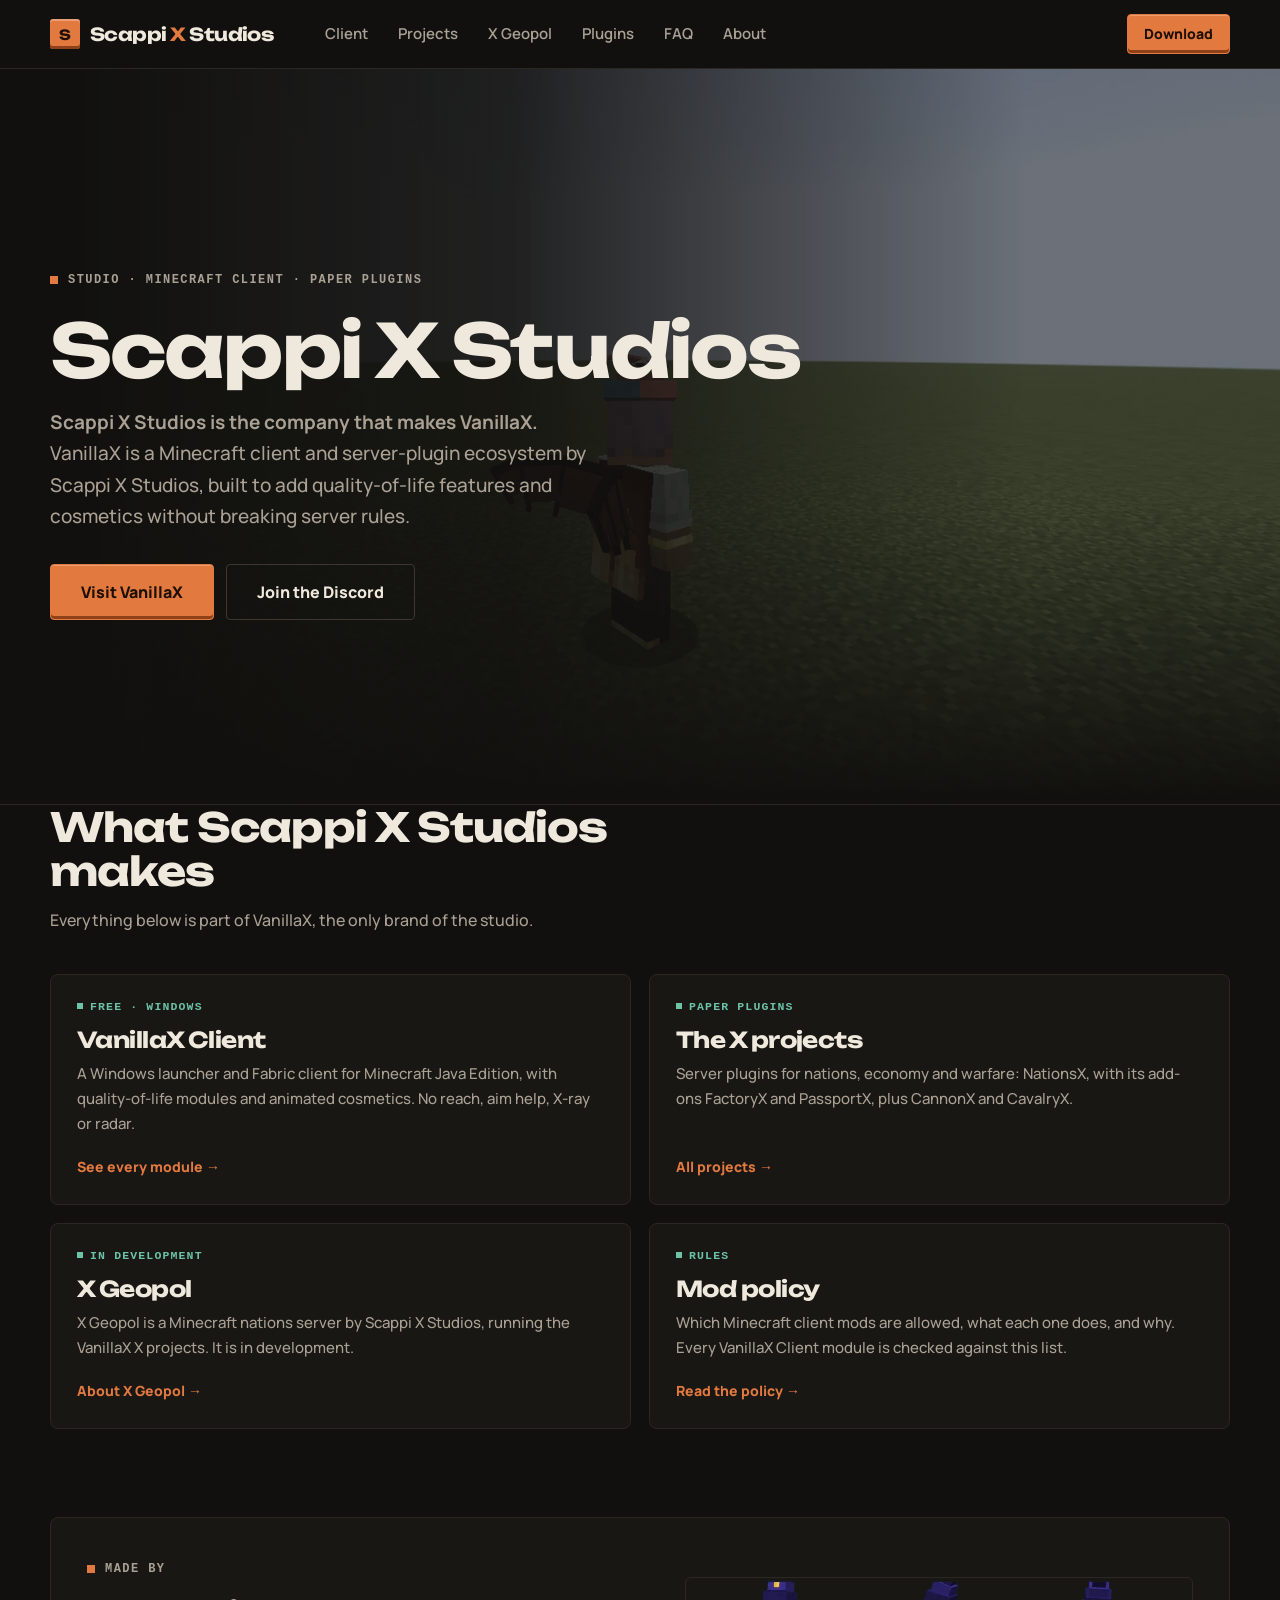
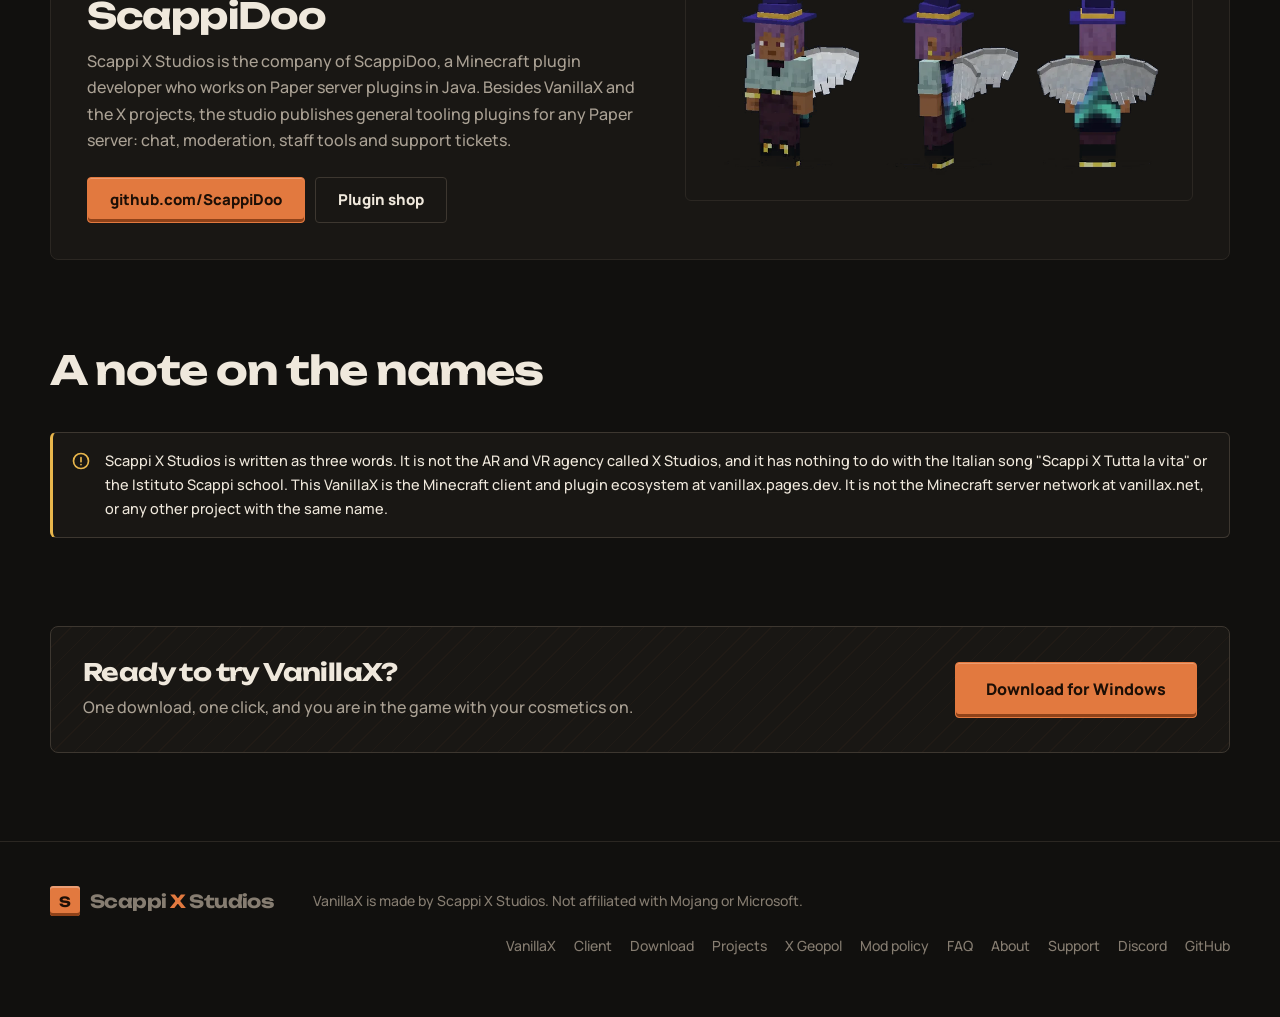
==== commit 667f0a06: "Rename GeopolX to X Geopol Co-Authored-By: Claude Sonnet 5.5 <noreply@anthropic.com>" ====
--- a/index.html
+++ b/index.html
@@ -69,7 +69,7 @@
 		<nav aria-label="Main">
 			<a href="https://vanillax.pages.dev/client">Client</a>
 			<a href="https://vanillax.pages.dev/projects">Projects</a>
-			<a href="https://vanillax.pages.dev/geopolx">GeopolX</a>
+			<a href="https://vanillax.pages.dev/xgeopol">X Geopol</a>
 			<a href="https://vanillax.pages.dev/plugins">Plugins</a>
 			<a href="https://vanillax.pages.dev/faq">FAQ</a>
 			<a href="https://vanillax.pages.dev/about">About</a>
@@ -111,11 +111,11 @@
 				<p>Server plugins for nations, economy and warfare: NationsX, with its add-ons FactoryX and PassportX, plus CannonX and CavalryX.</p>
 				<span class="offer-go">All projects &rarr;</span>
 			</a>
-			<a class="card offer" href="https://vanillax.pages.dev/geopolx">
+			<a class="card offer" href="https://vanillax.pages.dev/xgeopol">
 				<span class="tagline">In development</span>
-				<h3>GeopolX</h3>
-				<p>GeopolX is a Minecraft nations server by Scappi X Studios, running the VanillaX X projects. It is in development.</p>
-				<span class="offer-go">About GeopolX &rarr;</span>
+				<h3>X Geopol</h3>
+				<p>X Geopol is a Minecraft nations server by Scappi X Studios, running the VanillaX X projects. It is in development.</p>
+				<span class="offer-go">About X Geopol &rarr;</span>
 			</a>
 			<a class="card offer" href="https://vanillax.pages.dev/mod-policy">
 				<span class="tagline">Rules</span>
@@ -178,7 +178,7 @@
 			<a href="https://vanillax.pages.dev/client">Client</a>
 			<a href="https://vanillax.pages.dev/download">Download</a>
 			<a href="https://vanillax.pages.dev/projects">Projects</a>
-			<a href="https://vanillax.pages.dev/geopolx">GeopolX</a>
+			<a href="https://vanillax.pages.dev/xgeopol">X Geopol</a>
 			<a href="https://vanillax.pages.dev/mod-policy">Mod policy</a>
 			<a href="https://vanillax.pages.dev/faq">FAQ</a>
 			<a href="https://vanillax.pages.dev/about">About</a>
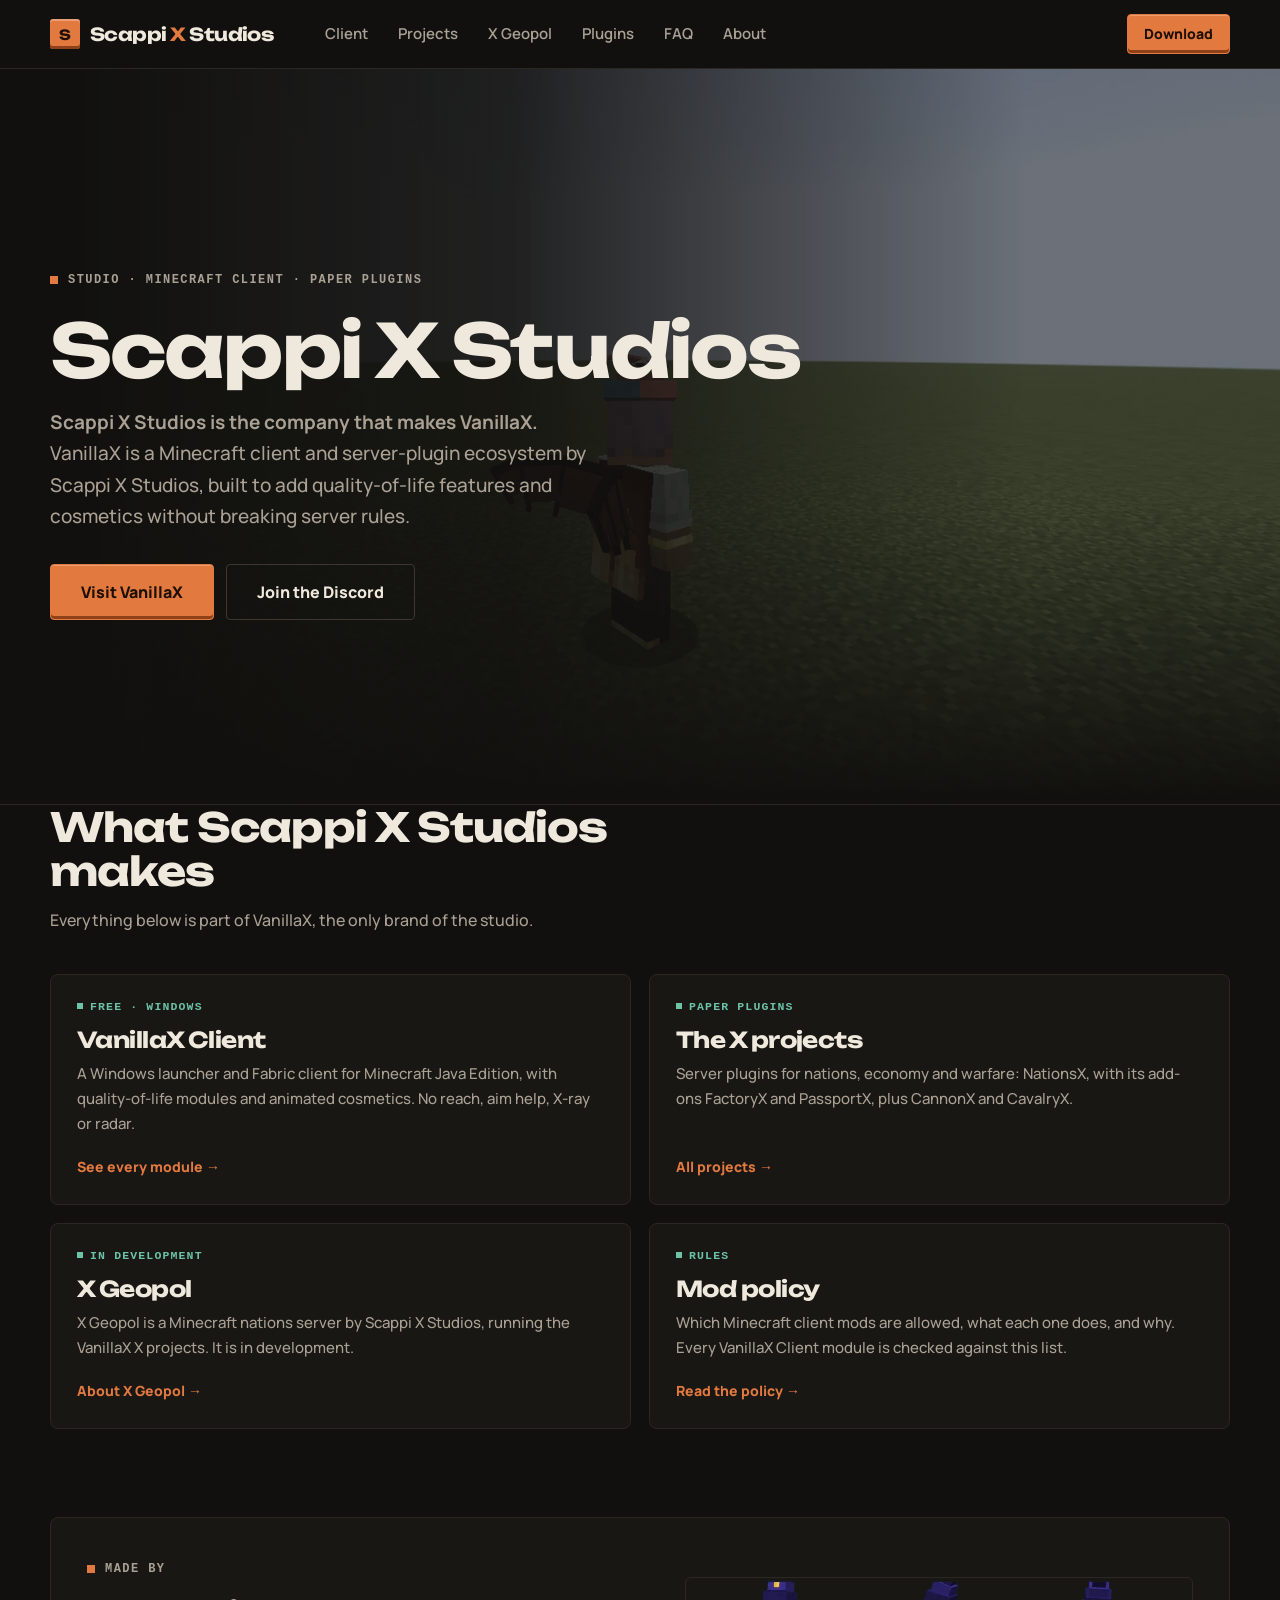
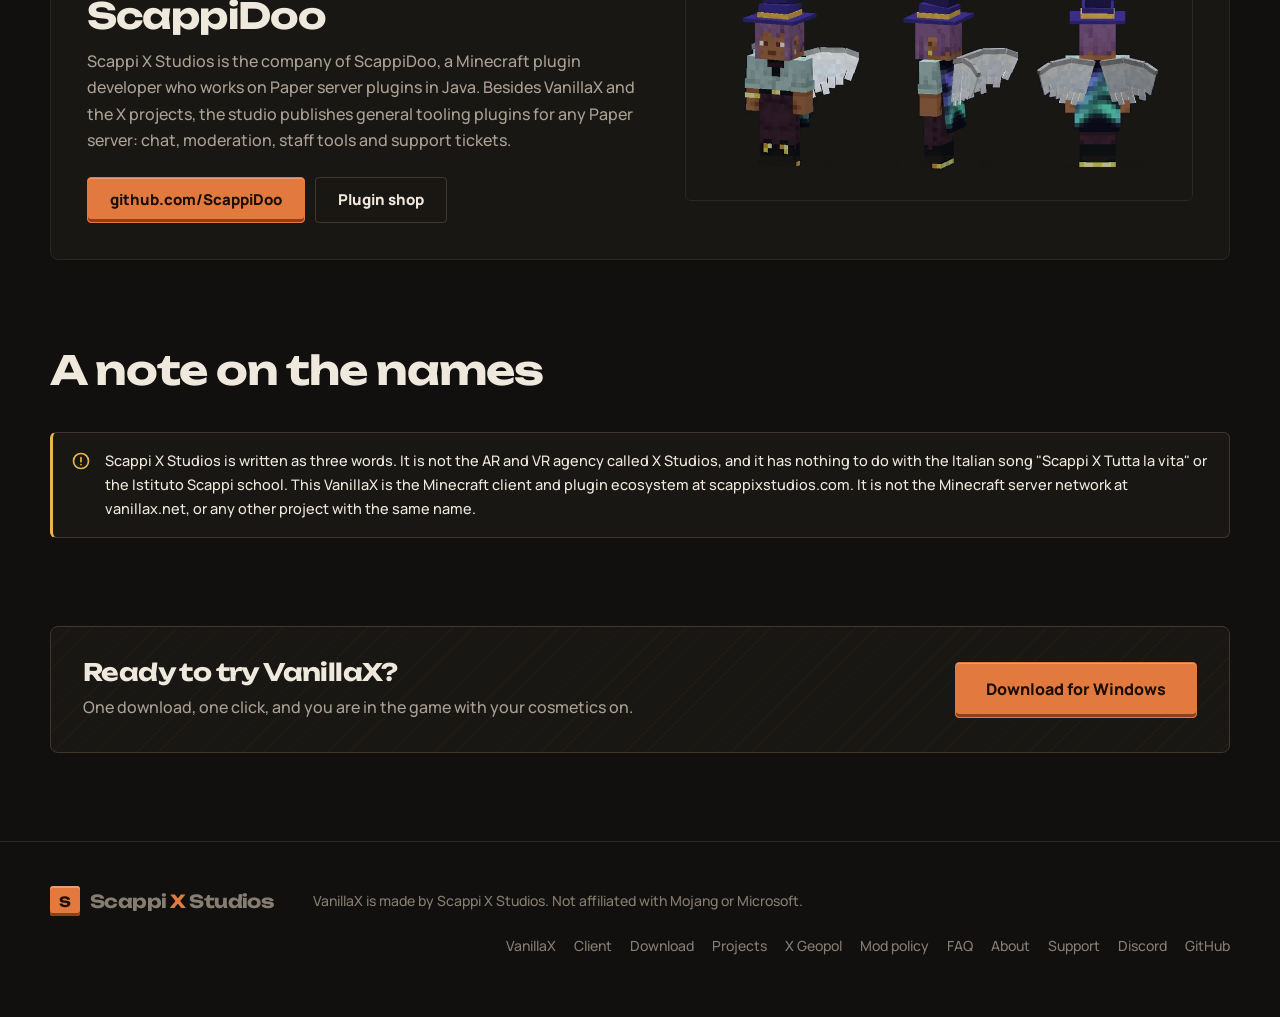
==== commit 6cffe06d: "Move the main address to scappixstudios.com The site moved from vanillax.pages.dev (which now redire" ====
--- a/index.html
+++ b/index.html
@@ -30,22 +30,22 @@
 			"name": "Scappi X Studios — the makers of VanillaX",
 			"description": "Scappi X Studios is the company that makes VanillaX, a Minecraft client and server-plugin ecosystem built to add quality-of-life features and cosmetics without breaking server rules.",
 			"about": {
-				"@id": "https://vanillax.pages.dev/#org"
+				"@id": "https://scappixstudios.com/#org"
 			},
 			"mainEntity": {
-				"@id": "https://vanillax.pages.dev/#org"
+				"@id": "https://scappixstudios.com/#org"
 			}
 		},
 		{
 			"@type": "Organization",
-			"@id": "https://vanillax.pages.dev/#org",
+			"@id": "https://scappixstudios.com/#org",
 			"name": "Scappi X Studios",
 			"legalName": "Scappi X Studios",
-			"url": "https://vanillax.pages.dev",
+			"url": "https://scappixstudios.com",
 			"description": "Scappi X Studios is the company that makes VanillaX, a Minecraft client and server-plugin ecosystem built to add quality-of-life features and cosmetics without breaking server rules.",
 			"founder": {
 				"@type": "Person",
-				"@id": "https://vanillax.pages.dev/#scappidoo",
+				"@id": "https://scappixstudios.com/#scappidoo",
 				"name": "ScappiDoo",
 				"jobTitle": "Minecraft plugin developer",
 				"sameAs": [
@@ -67,14 +67,14 @@
 	<div class="wrap">
 		<a class="brand" href="./"><span class="mark">S</span><span class="word">Scappi <em>X</em> Studios</span></a>
 		<nav aria-label="Main">
-			<a href="https://vanillax.pages.dev/client">Client</a>
-			<a href="https://vanillax.pages.dev/projects">Projects</a>
-			<a href="https://vanillax.pages.dev/xgeopol">X Geopol</a>
-			<a href="https://vanillax.pages.dev/plugins">Plugins</a>
-			<a href="https://vanillax.pages.dev/faq">FAQ</a>
-			<a href="https://vanillax.pages.dev/about">About</a>
+			<a href="https://scappixstudios.com/client">Client</a>
+			<a href="https://scappixstudios.com/projects">Projects</a>
+			<a href="https://scappixstudios.com/xgeopol">X Geopol</a>
+			<a href="https://scappixstudios.com/plugins">Plugins</a>
+			<a href="https://scappixstudios.com/faq">FAQ</a>
+			<a href="https://scappixstudios.com/about">About</a>
 		</nav>
-		<a class="btn primary nav-cta" href="https://vanillax.pages.dev/download">Download</a>
+		<a class="btn primary nav-cta" href="https://scappixstudios.com/download">Download</a>
 	</div>
 </header>
 
@@ -86,7 +86,7 @@
 		<h1>Scappi X Studios</h1>
 		<p class="lead"><b>Scappi X Studios is the company that makes VanillaX.</b> VanillaX is a Minecraft client and server-plugin ecosystem by Scappi X Studios, built to add quality-of-life features and cosmetics without breaking server rules.</p>
 		<div class="cta">
-			<a class="btn primary big" href="https://vanillax.pages.dev">Visit VanillaX</a>
+			<a class="btn primary big" href="https://scappixstudios.com">Visit VanillaX</a>
 			<a class="btn big ghost" href="https://discord.gg/fSkGCy4Rp4" target="_blank" rel="noopener">Join the Discord</a>
 		</div>
 	</div>
@@ -99,25 +99,25 @@
 			<p>Everything below is part of VanillaX, the only brand of the studio.</p>
 		</div>
 		<div class="grid grid-2 offer-grid">
-			<a class="card offer" href="https://vanillax.pages.dev/client">
+			<a class="card offer" href="https://scappixstudios.com/client">
 				<span class="tagline">Free &middot; Windows</span>
 				<h3>VanillaX Client</h3>
 				<p>A Windows launcher and Fabric client for Minecraft Java Edition, with quality-of-life modules and animated cosmetics. No reach, aim help, X-ray or radar.</p>
 				<span class="offer-go">See every module &rarr;</span>
 			</a>
-			<a class="card offer" href="https://vanillax.pages.dev/projects">
+			<a class="card offer" href="https://scappixstudios.com/projects">
 				<span class="tagline">Paper plugins</span>
 				<h3>The X projects</h3>
 				<p>Server plugins for nations, economy and warfare: NationsX, with its add-ons FactoryX and PassportX, plus CannonX and CavalryX.</p>
 				<span class="offer-go">All projects &rarr;</span>
 			</a>
-			<a class="card offer" href="https://vanillax.pages.dev/xgeopol">
+			<a class="card offer" href="https://scappixstudios.com/xgeopol">
 				<span class="tagline">In development</span>
 				<h3>X Geopol</h3>
 				<p>X Geopol is a Minecraft nations server by Scappi X Studios, running the VanillaX X projects. It is in development.</p>
 				<span class="offer-go">About X Geopol &rarr;</span>
 			</a>
-			<a class="card offer" href="https://vanillax.pages.dev/mod-policy">
+			<a class="card offer" href="https://scappixstudios.com/mod-policy">
 				<span class="tagline">Rules</span>
 				<h3>Mod policy</h3>
 				<p>Which Minecraft client mods are allowed, what each one does, and why. Every VanillaX Client module is checked against this list.</p>
@@ -136,7 +136,7 @@
 				<p>Scappi X Studios is the company of ScappiDoo, a Minecraft plugin developer who works on Paper server plugins in Java. Besides VanillaX and the X projects, the studio publishes general tooling plugins for any Paper server: chat, moderation, staff tools and support tickets.</p>
 				<div class="cta">
 					<a class="btn primary" href="https://github.com/ScappiDoo" target="_blank" rel="noopener">github.com/ScappiDoo</a>
-					<a class="btn ghost" href="https://vanillax.pages.dev/plugins">Plugin shop</a>
+					<a class="btn ghost" href="https://scappixstudios.com/plugins">Plugin shop</a>
 				</div>
 			</div>
 			<img src="assets/img/outfit-aurora.webp" alt="A player wearing the animated Aurora cape from the VanillaX Client" loading="lazy">
@@ -151,7 +151,7 @@
 		</div>
 		<div class="notice">
 			<svg width="20" height="20" viewBox="0 0 24 24" fill="none" stroke="currentColor" stroke-width="2" stroke-linecap="round"><circle cx="12" cy="12" r="9"/><path d="M12 8v5M12 16.2v.3"/></svg>
-			<div>Scappi X Studios is written as three words. It is not the AR and VR agency called X Studios, and it has nothing to do with the Italian song "Scappi X Tutta la vita" or the Istituto Scappi school. This VanillaX is the Minecraft client and plugin ecosystem at vanillax.pages.dev. It is not the Minecraft server network at vanillax.net, or any other project with the same name.</div>
+			<div>Scappi X Studios is written as three words. It is not the AR and VR agency called X Studios, and it has nothing to do with the Italian song "Scappi X Tutta la vita" or the Istituto Scappi school. This VanillaX is the Minecraft client and plugin ecosystem at scappixstudios.com. It is not the Minecraft server network at vanillax.net, or any other project with the same name.</div>
 		</div>
 	</div>
 </section>
@@ -163,7 +163,7 @@
 				<h2>Ready to try VanillaX?</h2>
 				<p>One download, one click, and you are in the game with your cosmetics on.</p>
 			</div>
-			<a class="btn primary big" href="https://vanillax.pages.dev/download">Download for Windows</a>
+			<a class="btn primary big" href="https://scappixstudios.com/download">Download for Windows</a>
 		</div>
 	</div>
 </section>
@@ -174,15 +174,15 @@
 		<a class="brand" href="./"><span class="mark">S</span><span class="word">Scappi <em>X</em> Studios</span></a>
 		<span>VanillaX is made by Scappi X Studios. Not affiliated with Mojang or Microsoft.</span>
 		<nav aria-label="Footer">
-			<a href="https://vanillax.pages.dev">VanillaX</a>
-			<a href="https://vanillax.pages.dev/client">Client</a>
-			<a href="https://vanillax.pages.dev/download">Download</a>
-			<a href="https://vanillax.pages.dev/projects">Projects</a>
-			<a href="https://vanillax.pages.dev/xgeopol">X Geopol</a>
-			<a href="https://vanillax.pages.dev/mod-policy">Mod policy</a>
-			<a href="https://vanillax.pages.dev/faq">FAQ</a>
-			<a href="https://vanillax.pages.dev/about">About</a>
-			<a href="https://vanillax.pages.dev/support">Support</a>
+			<a href="https://scappixstudios.com">VanillaX</a>
+			<a href="https://scappixstudios.com/client">Client</a>
+			<a href="https://scappixstudios.com/download">Download</a>
+			<a href="https://scappixstudios.com/projects">Projects</a>
+			<a href="https://scappixstudios.com/xgeopol">X Geopol</a>
+			<a href="https://scappixstudios.com/mod-policy">Mod policy</a>
+			<a href="https://scappixstudios.com/faq">FAQ</a>
+			<a href="https://scappixstudios.com/about">About</a>
+			<a href="https://scappixstudios.com/support">Support</a>
 			<a href="https://discord.gg/fSkGCy4Rp4" target="_blank" rel="noopener">Discord</a>
 			<a href="https://github.com/ScappiDoo" target="_blank" rel="noopener">GitHub</a>
 		</nav>
